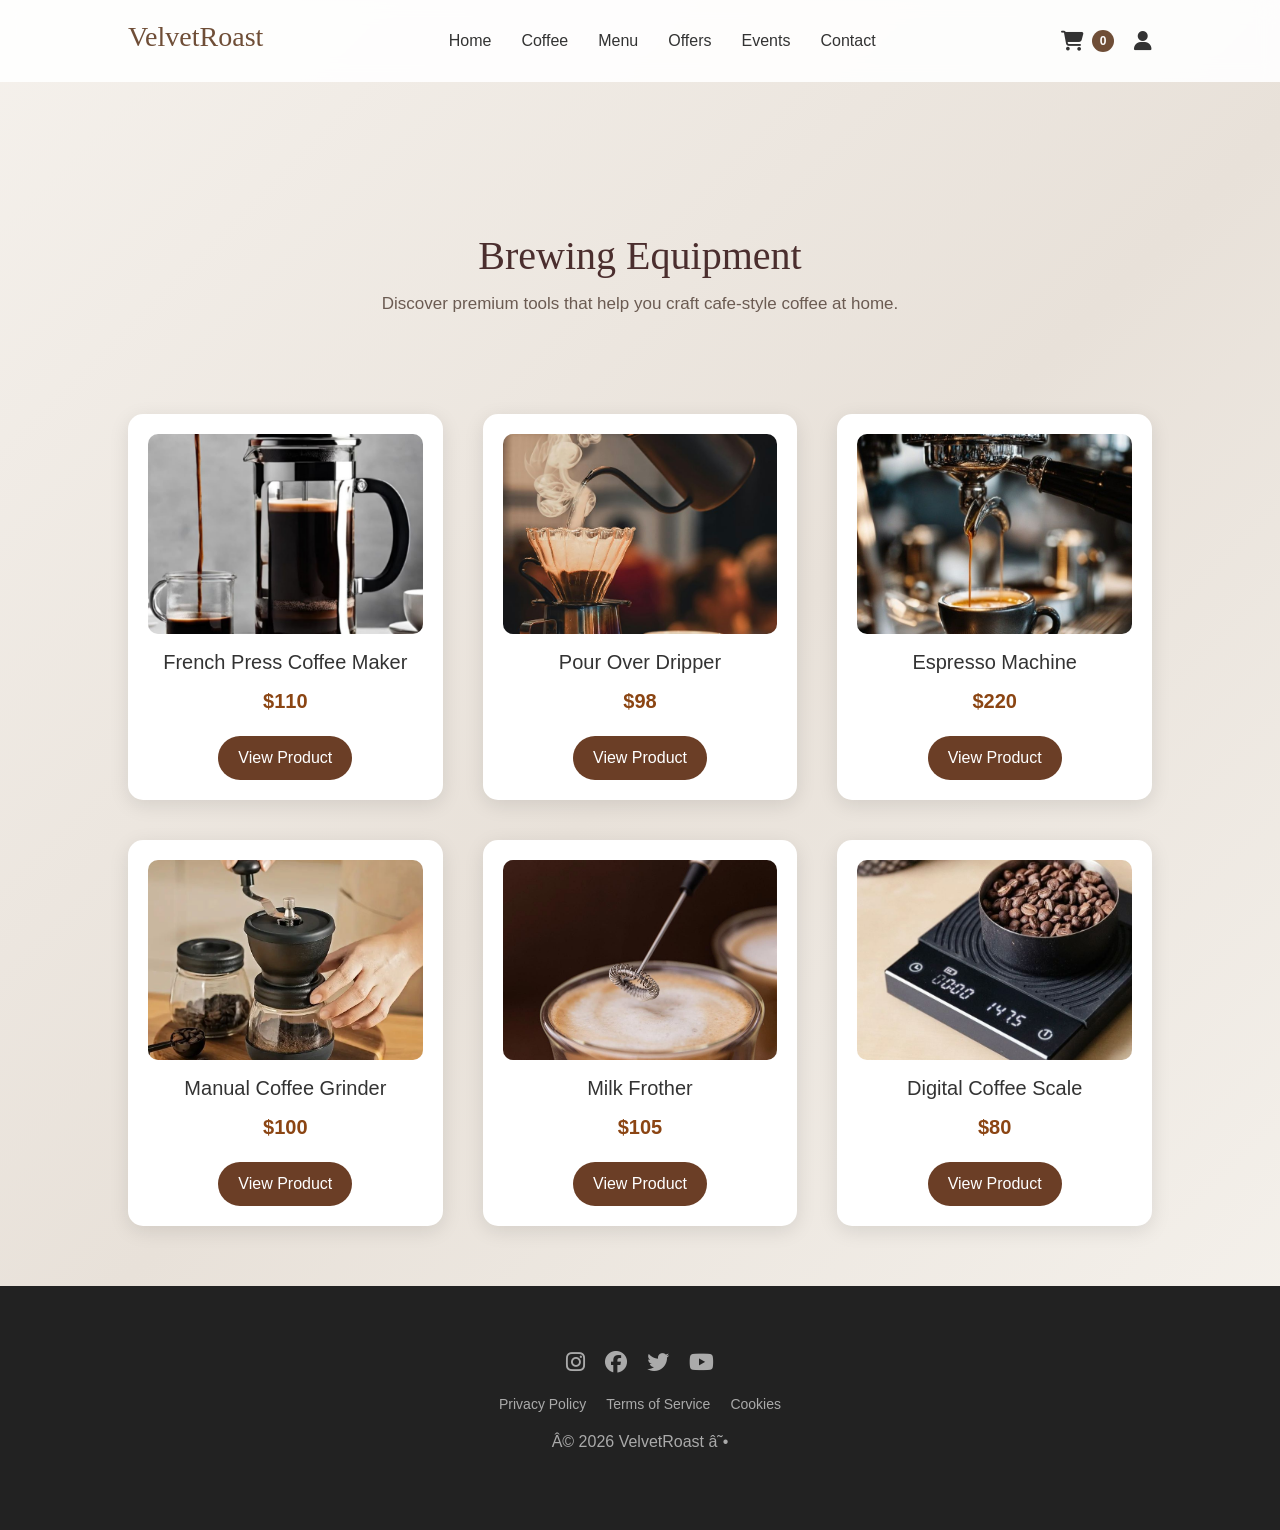
==== brew.html @ 268e0604 "final" ====
<!DOCTYPE html>
<html>
  <head>
    <meta name="viewport" content="width=device-width, initial-scale=1.0">
    <title>
      Equipment
    </title>
      <link
    href="https://cdn.jsdelivr.net/npm/bootstrap@5.3.3/dist/css/bootstrap.min.css"
    rel="stylesheet"
    integrity="sha384-QWTKZyjpPEjISv5WaRU9OFeRpok6YctnYmDr5pNlyT2bRjXh0JMhjY6hW+ALEwIH"
    crossorigin="anonymous"
  >
<link rel="stylesheet" href="final.css">
    <link rel="stylesheet" href="https://cdnjs.cloudflare.com/ajax/libs/font-awesome/6.5.0/css/all.min.css">
  </head>
  <body>
    <nav>
      <h2>VelvetRoast</h2>
        <button class="nav-toggle" type="button" aria-label="Open navigation menu" aria-expanded="false" aria-controls="primary-navigation">
          <i class="fa-solid fa-bars"></i>
        </button>
        <ul id="primary-navigation">
          <li><a href="firstpage.html">Home</a></li>
          <li class="dropdown">
            <a href="#">Coffee</a>
            <ul class="dropdown-menu">
                <li><a href="brew.html">Brewing Equipments</a></li>
                <li><a href="coffee.html">Coffee Beans</a></li>
                <li><a href="origin.html">Coffee Origin</a></li>
            </ul>  
          </li>
            <li><a href="menu.html">Menu</a></li>
            <li><a href="offers.html">Offers</a></li>
            <li><a href="events.html">Events</a></li>
            <li><a href="contact.html">Contact</a></li>
        </ul>
        <div class="nav-icons">
          <a href="cart.html" class="cart-link" aria-label="Cart">
            <i class="fa-solid fa-cart-shopping"></i>
            <span id="cart-count" class="cart-count">0</span>
          </a>
            <a href="register.html" aria-label="Register">
            <i class="fa-solid fa-user"></i>
            </a>
        </div>
    </nav>

    <section class="bean-title">
      <h1>Brewing Equipment</h1>
      <p>Discover premium tools that help you craft cafe-style coffee at home.</p>
    </section>
  
  
  <!-- PRODUCTS -->
  <section class="bean-products">
    <div class="bean-card">
      <img src="french.jpg" alt="French Press Coffee Maker">
      <h3>French Press Coffee Maker</h3>
      <div class="price">$110</div>
      <button onclick="openPopup(
        'French Press Coffee Maker',
        'french.jpg',
        '$110',
        'A classic brewing device that produces rich and full-bodied coffee through immersion brewing.',
        'Best for bold and full-bodied brews',
        'Glass carafe with stainless steel frame',
        '4-cup capacity',
        'Rich, smooth, low-acid extraction',
        'Perfect for slow mornings and weekend coffee rituals.',
        '4.7 ⭐'
      )">View Product</button>
    </div>


    <div class="bean-card">
      <img src="pour.jpg" alt="Pour Over Dripper">
      <h3>Pour Over Dripper</h3>
      <div class="price">$98</div>
      <button onclick="openPopup(
        'Pour Over Dripper',
        'pour.jpg',
        '$98',
        'A simple manual brewing method that creates clean and flavorful coffee.',
        'Best for bright and clean cups',
        'Ceramic dripper with heat-resistant finish',
        'Single-serve brew size',
        'Balanced extraction with clarity',
        'Ideal for mindful brewing and tasting different beans.',
        '4.6 ⭐'
      )">View Product</button>
    </div>


    <div class="bean-card">
      <img src="espresso.jpg" alt="Espresso Machine">
      <h3>Espresso Machine</h3>
      <div class="price">$220</div>
      <button onclick="openPopup(
        'Espresso Machine',
        'espresso.jpg',
        '$220',
        'High-pressure coffee machine designed to make strong and aromatic espresso shots.',
        'Best for cafe-style coffee at home',
        'Durable stainless steel body',
        '15-bar pressure system',
        'Strong crema and rich flavor',
        'Perfect for lattes, cappuccinos, and fast morning shots.',
        '4.8 ⭐'
      )">View Product</button>
    </div>


    <div class="bean-card">
      <img src="grind.jpg" alt="Manual Coffee Grinder">
      <h3>Manual Coffee Grinder</h3>
      <div class="price">$100</div>
      <button onclick="openPopup(
        'Manual Coffee Grinder',
        'grind.jpg',
        '$100',
        'Grind fresh coffee beans before brewing to enjoy maximum aroma and flavour.',
        'Best for fresh grinding anywhere',
        'Compact hand grinder with steel burrs',
        'Adjustable grind settings',
        'Consistent grind for multiple brew styles',
        'Great for travel setups and fresh daily brewing.',
        '4.5 ⭐'
      )">View Product</button>
    </div>


    <div class="bean-card">
      <img src="milk.jpg" alt="Milk Frother">
      <h3>Milk Frother</h3>
      <div class="price">$105</div>
      <button onclick="openPopup(
        'Milk Frother',
        'milk.jpg',
        '$105',
        'Create creamy milk foam for cappuccinos, lattes, and other coffee drinks.',
        'Best for silky cafe-style milk',
        'Electric frother with non-stick interior',
        'Hot and cold frothing modes',
        'Velvety texture in minutes',
        'Perfect for cozy cappuccinos and iced lattes alike.',
        '4.6 ⭐'
      )">View Product</button>
    </div>


    <div class="bean-card">
      <img src="scale.jpg" alt="Digital Coffee Scale">
      <h3>Digital Coffee Scale</h3>
      <div class="price">$80</div>
      <button onclick="openPopup(
        'Digital Coffee Scale',
        'scale.jpg',
        '$80',
        'Measure coffee and water precisely to maintain the perfect brewing ratio.',
        'Best for accurate brewing control',
        'Slim water-resistant design',
        'Built-in timer feature',
        'Precise pour-over and espresso support',
        'Ideal for improving consistency in every cup.',
        '4.7 ⭐'
      )">View Product</button>
    </div>



  
    </section>

    <div class="popup" id="popup">
      <div class="popup-content">
        <span class="close-btn" onclick="closePopup()">
          <i class="fa-solid fa-xmark"></i>
        </span>

        <div class="popup-container">
          <div class="popup-left">
            <img id="popup-img" alt="">
          </div>

          <div class="popup-right">
            <h2 id="popup-name"></h2>
            <h3 id="popup-price"></h3>
            <p id="popup-desc"></p>
            <p id="popup-bestfor"></p>
            <p id="popup-material"></p>
            <p id="popup-capacity"></p>
            <p id="popup-performance"></p>
            <p id="popup-mood"></p>
            <p id="popup-rating"></p>
            <button id="add-to-cart-btn" class="popup-cart-btn" onclick="addToCart()">Add to cart</button>
            <p id="cart-message" class="cart-message"></p>
          </div>
        </div>
      </div>
    </div>

    <footer>
      <div class="footer-content">
         <div class="social-icons">
           <a href="#"><i class="fab fa-instagram"></i></a>
           <a href="#"><i class="fab fa-facebook"></i></a>
           <a href="#"><i class="fab fa-twitter"></i></a>
           <a href="#"><i class="fab fa-youtube"></i></a>     
         </div>
         
         <div class="footer-links">
           <a href="#">Privacy Policy</a>
           <a href="#">Terms of Service</a>
           <a href="#">Cookies</a>  
         </div>
         
         <p>© 2026 VelvetRoast  ☕</p>  
       </div>
     </footer>

     <script
    src="https://cdn.jsdelivr.net/npm/bootstrap@5.3.3/dist/js/bootstrap.bundle.min.js"
    integrity="sha384-YvpcrYf0tY3lHB60NNkmXc5s9fDVZLESaAA55NDzOxhy9GkcIdslK1eN7N6jIeHz"
    crossorigin="anonymous"
  ></script>
  <script>
      const siteNav = document.querySelector("nav");
      const navToggle = document.querySelector(".nav-toggle");
      const navLinks = document.getElementById("primary-navigation");
      const currentPage = window.location.pathname.split("/").pop() || "firstpage.html";

      if (!document.querySelector(".mobile-nav-backdrop")) {
        document.body.insertAdjacentHTML("beforeend", '<div class="mobile-nav-backdrop" aria-hidden="true"></div>');
      }

      if (!document.querySelector(".mobile-bottom-nav")) {
        document.body.insertAdjacentHTML(
          "beforeend",
          `
            <div class="mobile-bottom-nav" aria-label="Mobile quick navigation">
              <a href="firstpage.html" class="${currentPage === "firstpage.html" ? "active" : ""}"><i class="fa-solid fa-house"></i><span>Home</span></a>
              <a href="coffee.html" class="${currentPage === "coffee.html" ? "active" : ""}"><i class="fa-solid fa-mug-hot"></i><span>Coffee</span></a>
              <a href="menu.html" class="${currentPage === "menu.html" ? "active" : ""}"><i class="fa-solid fa-book-open"></i><span>Menu</span></a>
              <a href="cart.html" class="${currentPage === "cart.html" ? "active" : ""}"><i class="fa-solid fa-cart-shopping"></i><span>Cart</span></a>
            </div>
          `
        );
      }

      const navBackdrop = document.querySelector(".mobile-nav-backdrop");

      if (siteNav && navToggle && navLinks) {
        function closeMenu() {
          siteNav.classList.remove("menu-open");
          document.body.classList.remove("menu-open");
          navToggle.setAttribute("aria-expanded", "false");
        }

        navToggle.addEventListener("click", function () {
          const isOpen = siteNav.classList.toggle("menu-open");
          document.body.classList.toggle("menu-open", isOpen);
          navToggle.setAttribute("aria-expanded", String(isOpen));
        });

        navLinks.querySelectorAll("a").forEach(function (link) {
          link.addEventListener("click", closeMenu);
        });

        if (navBackdrop) {
          navBackdrop.addEventListener("click", closeMenu);
        }

        document.addEventListener("keydown", function (event) {
          if (event.key === "Escape") {
            closeMenu();
          }
        });

        window.addEventListener("resize", function () {
          if (window.innerWidth > 768) {
            closeMenu();
          }
        });
      }
  </script>
  <script>
      let selectedEquipment = null;
      let cartItems = JSON.parse(localStorage.getItem("cartItems")) || [];

      function updateCartCount(){
        const totalItems = cartItems.reduce((total, item) => total + (item.quantity || 1), 0);
        document.getElementById("cart-count").innerText = totalItems;
      }

      function openPopup(name, img, price, desc, bestfor, material, capacity, performance, mood, rating){
        selectedEquipment = { name, img, price, quantity: 1 };

        document.getElementById("popup").style.display = "flex";
        document.getElementById("popup-img").src = img;
        document.getElementById("popup-img").alt = name;
        document.getElementById("popup-name").innerText = name;
        document.getElementById("popup-price").innerText = price;
        document.getElementById("popup-desc").innerText = desc;
        document.getElementById("popup-bestfor").innerText = "Best For: " + bestfor;
        document.getElementById("popup-material").innerText = "Material: " + material;
        document.getElementById("popup-capacity").innerText = "Details: " + capacity;
        document.getElementById("popup-performance").innerText = "Highlights: " + performance;
        document.getElementById("popup-mood").innerText = mood;
        document.getElementById("popup-rating").innerText = "Rating: " + rating;
        document.getElementById("cart-message").innerText = "";
      }

      function closePopup(){
        document.getElementById("popup").style.display = "none";
      }

      function addToCart(){
        if(!selectedEquipment){
          return;
        }

        cartItems.push({ ...selectedEquipment });
        localStorage.setItem("cartItems", JSON.stringify(cartItems));
        updateCartCount();
        document.getElementById("cart-message").innerText = selectedEquipment.name + " added to cart.";
      }

      updateCartCount();
     </script>
  </body>
</html>
---- final.css ----
*{
margin:0;
padding:0;
box-sizing:border-box;
scroll-behavior:smooth;
}

body{
font-family:'Poppins', sans-serif;
background:linear-gradient(135deg,#f5f1ec,#e8e1d9,#f6f3ee);
color:#333;
overflow-x:hidden;
}

img,
iframe{
max-width:100%;
}


nav{
  position:relative;
  width:100%;
  padding:20px 10%;
  display:flex;
  justify-content:space-between;
  align-items:center;
  gap:24px;
  background:rgba(255,255,255,0.9);
  backdrop-filter:blur(10px);
  z-index:1400;
}

nav h2{
font-family:'Playfair Display', serif;
font-size:28px;
color:#6f4e37;
flex-shrink:0;
}

.nav-toggle{
display:none;
align-items:center;
justify-content:center;
width:46px;
height:46px;
border:none;
border-radius:50%;
background:#6f4e37;
color:white;
font-size:18px;
cursor:pointer;
flex-shrink:0;
transition:transform 0.25s ease, background 0.25s ease;
}

.nav-toggle:hover{
background:#5b3f2c;
}

.mobile-nav-backdrop{
display:none;
}

.mobile-bottom-nav{
display:none;
}

nav ul{
list-style:none;
display:flex;
align-items:center;
justify-content:center;
flex:1;
gap:30px;
margin:0;
padding:0;
min-width:0;
flex-wrap:wrap;
}

nav li{
list-style:none;
}

nav ul li a{
text-decoration:none;
color:#333;
font-weight:500;
transition:0.3s;
display:inline-flex;
align-items:center;
}

nav ul li a[aria-current="page"]{
color:#6f4e37;
}

nav ul li a:hover{
color:#6f4e37;
}


.hero{
height:100vh;
background:linear-gradient(rgba(0,0,0,0.5),rgba(0,0,0,0.5)),
url('https://images.unsplash.com/photo-1509042239860-f550ce710b93');
background-size:cover;
background-position:center;
display:flex;
align-items:center;
justify-content:center;
text-align:center;
color:white;
}

.hero h1{
font-family:'Playfair Display', serif;
font-size:70px;
}

.hero p{
margin-top:20px;
font-size:20px;
}

.hero-buttons{
margin-top:30px;
display:flex;
gap:20px;
justify-content:center;
}

.hero button{
padding:12px 30px;
border:none;
background:#6f4e37;
color:white;
border-radius:30px;
cursor:pointer;
transition:background 0.3s, transform 0.3s;
}

.hero button:hover{
background:#5b3f2c;
transform:translateY(-2px);
}

.outline{
background:transparent;
border:2px solid white;
}


.reveal-section{
padding:80px 10%;
opacity:0;
transform:translateY(40px);
transition:1s;
}

.reveal-section.show{
opacity:1;
transform:translateY(0);
}

.section-title{
text-align:center;
font-family:'Playfair Display', serif;
font-size:40px;
margin-bottom:50px;
color:#6f4e37;
}


.about{
display:flex;
gap:50px;
align-items:center;
flex-wrap:wrap;
}

.about img{
width:400px;
border-radius:20px;
}

.about-text{
flex:1;
}

.about-text p{
line-height:1.8;
}


.cards{
display:grid;
grid-template-columns:repeat(auto-fit,minmax(280px,1fr));
gap:30px;
}

.plugin-showcase{
padding-top:20px;
}

.plugin-intro{
max-width:640px;
margin:0 auto 28px;
text-align:center;
line-height:1.7;
color:#5f4a3b;
}

.plugin-carousel{
max-width:900px;
margin:0 auto;
border-radius:28px;
overflow:hidden;
background:linear-gradient(135deg, rgba(111,78,55,0.95), rgba(53,35,26,0.96));
box-shadow:0 18px 50px rgba(61, 39, 26, 0.24);
}

.plugin-card{
min-height:320px;
padding:64px 80px;
display:flex;
flex-direction:column;
justify-content:center;
align-items:flex-start;
color:#fff7ef;
}

.plugin-label{
display:inline-flex;
margin-bottom:18px;
padding:8px 14px;
border-radius:999px;
background:rgba(255,255,255,0.14);
font-size:12px;
letter-spacing:0.08em;
text-transform:uppercase;
}

.plugin-card h3{
font-family:'Playfair Display', serif;
font-size:40px;
margin-bottom:18px;
}

.plugin-card p{
font-size:20px;
line-height:1.8;
max-width:620px;
margin-bottom:16px;
}

.plugin-card strong{
font-size:15px;
letter-spacing:0.04em;
text-transform:uppercase;
color:#f4d4ba;
}

.plugin-carousel .carousel-indicators{
margin-bottom:24px;
}

.plugin-carousel .carousel-indicators button{
width:10px;
height:10px;
border-radius:50%;
}

.plugin-carousel .carousel-control-prev,
.plugin-carousel .carousel-control-next{
width:10%;
}

.card{
background:white;
border-radius:20px;
overflow:hidden;
box-shadow:0 10px 25px rgba(0,0,0,0.1);
transition:0.4s;
}

.card:hover{
transform:translateY(-10px);
}

.card img{
width:100%;
height:250px;
object-fit:cover;
}

.card-content{
padding:20px;
}



.contact{
background:#6f4e37;
color:white;
text-align:center;
}

.contact input,
.contact textarea{
width:80%;
padding:12px;
margin:10px 0;
border:none;
border-radius:10px;
}

.contact button{
padding:10px 25px;
border:none;
background:white;
color:#6f4e37;
font-weight:bold;
border-radius:25px;
cursor:pointer;
}


footer{
background:#222;
color:#aaa;
text-align:center;
padding:60px 10%;
}

.footer-content{
display:flex;
flex-direction:column;
gap:15px;
align-items:center;
}

.social-icons{
display:flex;
gap:20px;
font-size:22px;
}

.social-icons a{
color:#aaa;
transition:0.3s;
}

.social-icons a:hover{
color:#6f4e37;
transform:scale(1.2);
}

.footer-links{
display:flex;
gap:20px;
}

.footer-links a{
text-decoration:none;
color:#aaa;
font-size:14px;
}

.footer-links a:hover{
color:white;
}


@media(max-width:768px){

nav{
padding:16px 18px;
flex-wrap:nowrap;
gap:12px;
justify-content:space-between;
align-items:center;
position:sticky;
top:0;
box-shadow:0 12px 30px rgba(89, 58, 39, 0.08);
}

.nav-toggle{
display:inline-flex;
order:1;
}

.nav-icons{
order:3;
margin-left:0;
gap:16px;
}

nav ul{
display:flex;
order:2;
position:fixed;
top:0;
left:0;
width:min(82vw, 320px);
height:100vh;
flex-direction:column;
align-items:flex-start;
justify-content:flex-start;
gap:14px;
padding:92px 22px 28px;
background:linear-gradient(180deg, rgba(255,255,255,0.98), rgba(247,240,233,0.98));
border-radius:0 28px 28px 0;
box-shadow:18px 0 40px rgba(53, 34, 23, 0.18);
transform:translateX(-108%);
opacity:1;
max-height:none;
overflow:hidden;
pointer-events:none;
transition:transform 0.35s ease;
z-index:1350;
}

nav.menu-open ul{
transform:translateX(0);
pointer-events:auto;
}

nav.menu-open .nav-toggle{
transform:rotate(180deg);
}

nav ul li a{
width:auto;
display:inline-flex;
justify-content:flex-start;
padding:10px 16px;
border-radius:16px;
background:#f4ece4;
font-size:17px;
box-shadow:0 8px 18px rgba(111, 78, 55, 0.08);
min-width:unset;
max-width:none;
}

.hero h1{
font-size:42px;
line-height:1.15;
}

.hero-buttons{
flex-direction:column;
align-items:center;
}

.plugin-card{
padding:48px 26px 68px;
min-height:360px;
align-items:center;
text-align:center;
}

.plugin-card h3{
font-size:30px;
}

.plugin-card p{
font-size:17px;
}

.hero button{
width:min(240px, 100%);
}

.about{
flex-direction:column;
text-align:center;
}

.about img{
width:100%;
}

.location-info{
text-align:center;
}

.dropdown-menu{
position:static;
width:100%;
margin-top:8px;
box-shadow:none;
border:none;
padding:0 0 0 8px;
display:block;
background:transparent;
text-align:left;
}

.dropdown-menu li{
padding:0;
}

.dropdown-menu li a{
justify-content:flex-start;
padding:10px 14px;
min-width:unset;
font-size:15px;
background:transparent;
box-shadow:none;
color:#6b584b;
}

.mobile-nav-backdrop{
display:block;
position:fixed;
inset:0;
background:rgba(38, 24, 17, 0.18);
opacity:0;
pointer-events:none;
transition:opacity 0.3s ease;
z-index:1300;
}

body.menu-open .mobile-nav-backdrop{
opacity:1;
pointer-events:auto;
}

.mobile-bottom-nav{
display:grid;
grid-template-columns:repeat(4, 1fr);
align-items:center;
gap:8px;
position:fixed;
left:12px;
right:12px;
bottom:12px;
padding:12px 10px calc(12px + env(safe-area-inset-bottom));
background:rgba(255,255,255,0.96);
border:1px solid rgba(111, 78, 55, 0.1);
border-radius:28px;
box-shadow:0 18px 34px rgba(66, 42, 29, 0.16);
z-index:1250;
}

.mobile-bottom-nav a{
display:flex;
flex-direction:column;
align-items:center;
justify-content:center;
gap:6px;
padding:10px 6px;
border-radius:18px;
text-decoration:none;
color:#5a4639;
font-size:12px;
font-weight:500;
transition:background 0.25s ease, color 0.25s ease, transform 0.25s ease;
}

.mobile-bottom-nav a i{
font-size:18px;
}

.mobile-bottom-nav a.active{
background:#6f4e37;
color:white;
transform:translateY(-10px);
box-shadow:0 12px 24px rgba(111, 78, 55, 0.22);
}

.mobile-bottom-nav a:hover{
background:#efe4d8;
}

body{
padding-bottom:98px;
}

.hero{
height:auto;
min-height:78vh;
padding:120px 16px 72px;
}

.footer-links{
flex-wrap:wrap;
justify-content:center;
}

}


.popup{
position:fixed;
top:0;
left:0;
width:100%;
height:100%;
background:rgba(0,0,0,0.6);
display:flex;
align-items:center;
justify-content:center;
z-index:2000;
}

.popup-box{
background:white;
padding:40px;
border-radius:15px;
text-align:center;
width:350px;
box-shadow:0 15px 40px rgba(0,0,0,0.3);
animation:pop 0.5s ease;
position:relative;
}

.popup-box h2{
color:#6f4e37;
margin-bottom:10px;
}

.popup-box .code{
color:#ff4e50;
font-size:22px;
}

.popup-box button{
margin-top:20px;
padding:10px 25px;
background:#6f4e37;
color:white;
border:none;
border-radius:25px;
cursor:pointer;
}

.close-btn{
position:absolute;
top:8px;
right:10px;
font-size:18px;
cursor:pointer;
background:#eee;
border-radius:50%;
width:28px;
height:28px;
display:flex;
align-items:center;
justify-content:center;
border:none;
}

@keyframes pop{
from{
transform:scale(0.7);
opacity:0;
}
to{
transform:scale(1);
opacity:1;
}
}

.dropdown{
position:relative;
}

.dropdown-menu{
position:absolute;
top:100%;
left:0;
background:white;
list-style:none;
padding:10px 0;
margin:0;
width:200px;
border-radius:8px;
box-shadow:0 8px 20px rgba(0,0,0,0.1);
display:none;
z-index:1200;
}

.dropdown-menu li{
padding:10px 20px;
}

.dropdown-menu li a{
text-decoration:none;
color:#333;
font-size:14px;
display:block;
}

.dropdown-menu li:hover{
background:#f3f3f3;
}


.dropdown:hover .dropdown-menu{
display:block;
}

.nav-icons{
display:flex;
align-items:center;
flex-shrink:0;
gap:20px;
font-size:20px;
cursor:pointer;
}

.nav-icons i{
color:#333;
transition:0.3s;
}

.nav-icons i:hover{
color:#6f4e37;
transform:scale(1.2);
}

a:focus-visible,
button:focus-visible,
.close-btn:focus-visible{
outline:3px solid rgba(111, 78, 55, 0.35);
outline-offset:3px;
}

.cart-count{
display:inline-flex;
align-items:center;
justify-content:center;
min-width:22px;
height:22px;
padding:0 6px;
border-radius:999px;
background:#6f4e37;
color:white;
font-size:12px;
font-weight:600;
}

.cart-link{
display:inline-flex;
align-items:center;
gap:8px;
text-decoration:none;
}

.form-section{
min-height:100vh;
display:flex;
justify-content:center;
align-items:center;
padding:140px 20px 80px;

background-image:url("2.jpg");
background-size:cover;
background-position:center;
background-repeat:no-repeat;
}

.form-box{
background:rgba(255,255,255,0.9);
padding:40px;
width:350px;
max-width:100%;
border-radius:10px;
box-shadow:0 0 15px rgba(0,0,0,0.4);
}

.register-form-box{
width:420px;
padding:32px;
}

.form-box h2{
text-align:center;
margin-bottom:20px;
}

.form-box label{
display:block;
margin-top:8px;
}

.form-box input{
width:100%;
padding:9px 10px;
margin-top:4px;
border:1px solid #ccc;
border-radius:5px;
}

.form-box input:focus{
outline:none;
border-color:#8d6248;
box-shadow:0 0 0 3px rgba(111, 78, 55, 0.12);
}

.register-offer-status{
min-height:0;
margin-top:4px;
margin-bottom:4px;
font-size:14px;
line-height:1.5;
color:#6c584d;
}

.register-offer-status.eligible{
color:#43633f;
font-weight:500;
}

.register-offer-status.waiting{
color:#8a5a32;
}

.form-help{
margin-top:6px;
font-size:13px;
line-height:1.5;
color:#6c584d;
text-align:left;
}

.form-message{
min-height:22px;
margin-top:12px;
font-size:14px;
font-weight:500;
text-align:center;
}

.form-message.error{
color:#b42318;
}

.form-message.success{
color:#1f6f43;
}

.form-box button{
width:100%;
margin-top:16px;
padding:10px;
background:#6f4e37;
color:white;
border:none;
border-radius:5px;
cursor:pointer;
}

.form-box button:hover{
background:#4b2e20;
}

.form-box p{
text-align:center;
margin-top:12px;
}

.page-header{
text-align:center;
padding:90px 20px 50px;
}

.products{
display:grid;
grid-template-columns: repeat(auto-fit, minmax(280px, 1fr));
gap:40px;
padding:60px 140px;
max-width:1300px;
margin:auto;
}

.product-card{
background:white;
border-radius:12px;
box-shadow:0 8px 20px rgba(0,0,0,0.08);
overflow:hidden;
transition:0.3s;;
}

.product-card:hover{
transform:translateY(-6px);
}

.product-card img{
width:100%;
height:200px;
object-fit:cover;
}

.product-card h3{
margin-top:15px;
color:#3e2723;
}

.product-card p{
font-size:14px;
color:#555;
padding:0 15px;
}

.price{
font-weight:bold;
color:#6f4e37;
margin:10px 0;
font-size:18px;
}

.product-btn{
background:#6f4e37;
color:white;
border:none;
padding:8px 16px;
border-radius:5px;
cursor:pointer;
}

.product-btn:hover{
background:#4b2e2e;
}

.location{
background:#fffaf5;
}

.location-container{
display:flex;
gap:40px;
align-items:center;
justify-content:center;
flex-wrap:wrap;
}

.location-info{
flex:1;
min-width:280px;
}

.location-info h3{
font-size:26px;
margin-bottom:15px;
color:#6f4e37;
}

.location-info p{
margin-bottom:10px;
font-size:16px;
}

.map{
flex:1;
min-width:300px;
border-radius:15px;
overflow:hidden;
box-shadow:0 8px 20px rgba(0,0,0,0.1);
}

.page-title{
text-align:center;
margin-top:120px;
font-size:40px;
color:#4b2e2e;
}

.equipment-container{
display:flex;
flex-wrap:wrap;
justify-content:center;
gap:30px;
padding:40px;
}

.equipment-card{
width:260px;
background:white;
border-radius:10px;
box-shadow:0 4px 10px rgba(0,0,0,0.15);
text-align:center;
padding:20px;
transition:0.3s;
}

.equipment-card h3{
font-size:20px;
line-height:1.35;
margin:14px 0 8px;
}

.equipment-card:hover{
transform:translateY(-6px);
}

.equipment-card img{
width:100%;
height:200px;
object-fit:cover;
border-radius:10px;
}

.price{
font-size:20px;
margin:10px 0;
color:#8b4513;
font-weight:bold;
}

.view-btn{
background:#6f4e37;
color:white;
border:none;
padding:10px 20px;
border-radius:6px;
cursor:pointer;
}

.view-btn:hover{
background:#4b2e2e;
}



.close-btn{
position:absolute;
top:10px;
right:15px;
font-size:20px;
cursor:pointer;
}


/* BEAN PAGE */

.bean-title{
  padding:150px 10% 36px;
  text-align:center;
  }
  
  .bean-title h1{
  font-family:'Playfair Display', serif;
  font-size:40px;
  margin-bottom:10px;
  color:#4b2e2e;
  }

  .bean-title p{
  max-width:640px;
  margin:0 auto;
  font-size:17px;
  line-height:1.7;
  color:#6b5b52;
  }
  
  .bean-products{
  padding:60px 10%;
  display:grid;
  grid-template-columns:repeat(auto-fit,minmax(250px,1fr));
  gap:40px;
  }

  .bean-subsection{
  padding:10px 10% 0;
  text-align:center;
  }

  .bean-subsection h2{
  font-family:'Playfair Display', serif;
  font-size:34px;
  color:#4b2e2e;
  margin-bottom:10px;
  }

  .bean-subsection p{
  max-width:700px;
  margin:0 auto;
  color:#6b5b52;
  line-height:1.7;
  }

  .bean-blends{
  padding-top:36px;
  }
  
  
  .bean-card{
  background:white;
  border-radius:15px;
  box-shadow:0 5px 20px rgba(0,0,0,0.1);
  text-align:center;
  padding:20px;
  transition:0.3s;
  }
  
  .bean-card:hover{
  transform:translateY(-10px);
  }
  
  .bean-card img{
  width:100%;
  height:200px;
  object-fit:cover;
  border-radius:10px;
  }
  
.bean-card h3{
  margin-top:15px;
  font-size:20px;
  line-height:1.35;
  }

  .bean-card p{
  font-size:16px;
  line-height:1.5;
  }
  
  .bean-card button{
  margin-top:10px;
  padding:10px 20px;
  border:none;
  background:#6b3e26;
  color:white;
  border-radius:25px;
  cursor:pointer;
  }
  
  
  
/* POPUP BACKGROUND */

.popup{
  position:fixed;
  top:0;
  left:0;
  width:100%;
  height:100%;
  background:rgba(0,0,0,0.6);
  display:none;
  justify-content:center;
  align-items:center;
  z-index:1000;
  }
  
  
  
  /* POPUP CARD */
  
  .popup-content{
  background:white;
  width:750px;
  max-width:min(92vw, 750px);
  max-height:88vh;
  overflow:auto;
  border-radius:15px;
  padding:30px;
  position:relative;
  }
  
  
  
  /* POPUP GRID */
  
  .popup-container{
  display:flex;
  gap:30px;
  align-items:center;
  }
  
  
  
  /* LEFT SIDE IMAGE */
  
  .popup-left img{
  width:280px;
  height:280px;
  object-fit:cover;
  border-radius:10px;
  }
  
  
  
  /* RIGHT SIDE DETAILS */
  
  .popup-right{
  flex:1;
  }
  
  .popup-right h2{
  margin-bottom:10px;
  font-size:26px;
  }
  
  .popup-right h3{
  color:#6b3e26;
  margin-bottom:15px;
  }
  
  .popup-right p{
  margin-bottom:10px;
  line-height:1.5;
  }

  .popup-cart-btn{
  margin-top:12px;
  padding:12px 22px;
  border:none;
  border-radius:25px;
  background:#6b3e26;
  color:white;
  font-size:15px;
  cursor:pointer;
  }

  .popup-cart-btn:hover{
  background:#4b2e2e;
  }

  .cart-message{
  margin-top:12px;
  color:#6b3e26;
  font-weight:500;
  }
  
  
  
  /* CLOSE BUTTON */
  
  .close-btn{
  position:absolute;
  top:15px;
  right:20px;
  font-size:22px;
  cursor:pointer;
  }

  .coffee-quiz{
    text-align:center;
    padding:50px;
    background:#f5f1ed;
    margin:40px;
    border-radius:12px;
    overflow:hidden;
    }

    .coffee-quiz h2{
    color:#4b2e2e;
    margin-bottom:24px;
    }
    
    .quiz-wrapper{
    max-width:500px;
    margin:auto;
    overflow:hidden;
    }
    
    .quiz-slider{
    display:flex;
    transition:transform 0.6s ease;
    width:100%;
    }
    
    .quiz-slide{
    min-width:100%;
    flex-shrink:0;
    padding:20px;
    }

    .quiz-slide h3{
    color:#3e2723;
    margin-bottom:18px;
    }
    
    .quiz-slide button{
      display:flex;
      justify-content:center;
      align-items:center;
      width:100%;
      margin:12px 0;
      padding:16px;
      border:none;
      background:#6b3e26;
      border-radius:10px;
      cursor:pointer;
      font-size:16px;
      font-weight:500;
      color:#ffffff;
      }
    
  .quiz-slide button:hover{
    background:#633a1bc1;
    }
    
    #quiz-result{
    margin-top:25px;
    font-size:20px;
    font-weight:bold;
    color:#8b5a2b;
    }

.menu-hero{
padding:160px 10% 90px;
background:
linear-gradient(120deg, rgba(44, 26, 18, 0.82), rgba(111, 78, 55, 0.68)),
url("https://images.unsplash.com/photo-1511920170033-f8396924c348");
background-size:cover;
background-position:center;
color:white;
}

.menu-hero-content{
max-width:720px;
}

.menu-kicker{
display:inline-block;
margin-bottom:18px;
padding:8px 16px;
border-radius:999px;
background:rgba(255,255,255,0.18);
font-size:14px;
letter-spacing:0.08em;
text-transform:uppercase;
}

.menu-hero h1{
font-family:'Playfair Display', serif;
font-size:58px;
line-height:1.1;
margin-bottom:18px;
}

.menu-hero p{
font-size:18px;
line-height:1.8;
max-width:620px;
}

.menu-highlight{
display:grid;
grid-template-columns:repeat(auto-fit, minmax(220px, 1fr));
gap:20px;
margin-top:38px;
}

.menu-highlight-card{
padding:20px;
border-radius:20px;
background:rgba(255,255,255,0.14);
backdrop-filter:blur(6px);
border:1px solid rgba(255,255,255,0.16);
}

.menu-highlight-card h3{
font-size:16px;
margin-bottom:8px;
}

.menu-highlight-card p{
font-size:14px;
line-height:1.6;
}

.menu-section{
padding:80px 10%;
}

.menu-controls{
display:flex;
flex-wrap:wrap;
justify-content:center;
gap:14px;
margin-bottom:34px;
}

.menu-search{
display:flex;
align-items:center;
gap:10px;
min-width:280px;
padding:12px 18px;
border-radius:999px;
background:white;
border:1px solid rgba(111, 78, 55, 0.16);
box-shadow:0 10px 24px rgba(89, 58, 39, 0.08);
color:#6f4e37;
}

.menu-search input{
width:100%;
border:none;
outline:none;
background:transparent;
font:inherit;
color:#3e2723;
}

.menu-search input::placeholder{
color:#8b6d5a;
}

.menu-filter{
border:none;
padding:12px 20px;
border-radius:999px;
background:#eaded2;
color:#5b3928;
font-weight:600;
cursor:pointer;
transition:0.3s;
}

.menu-filter:hover,
.menu-filter.active{
background:#6f4e37;
color:white;
}

.menu-grid{
display:grid;
grid-template-columns:repeat(4, minmax(0, 1fr));
gap:28px;
}

.menu-item{
background:white;
border-radius:22px;
padding:18px;
box-shadow:0 16px 35px rgba(89, 58, 39, 0.12);
border:1px solid rgba(111, 78, 55, 0.08);
transition:transform 0.3s, box-shadow 0.3s;
}

.menu-item:hover{
transform:translateY(-8px);
box-shadow:0 20px 40px rgba(89, 58, 39, 0.18);
}

.menu-item img{
width:100%;
height:240px;
object-fit:contain;
background:radial-gradient(circle at center, rgba(255,255,255,0.92) 0%, rgba(248,242,235,0.75) 58%, rgba(248,242,235,0) 100%);
padding:8px;
border-radius:18px;
margin-bottom:18px;
display:block;
mask-image:radial-gradient(circle at center, black 58%, transparent 100%);
-webkit-mask-image:radial-gradient(circle at center, black 58%, transparent 100%);
}

.menu-item.is-hidden{
display:none;
}

.menu-empty{
text-align:center;
margin-top:28px;
color:#6f4e37;
font-weight:500;
}

.menu-item-top{
display:flex;
justify-content:space-between;
align-items:flex-start;
gap:14px;
margin-bottom:14px;
}

.menu-item-top h3{
font-size:22px;
color:#3e2723;
}

.menu-price{
font-weight:700;
font-size:20px;
color:#6f4e37;
white-space:nowrap;
}

.cart-hero{
padding:160px 10% 90px;
background:
linear-gradient(120deg, rgba(53, 30, 19, 0.88), rgba(111, 78, 55, 0.7)),
url("https://images.unsplash.com/photo-1495474472287-4d71bcdd2085");
background-size:cover;
background-position:center;
color:white;
}

.cart-hero-content{
max-width:680px;
}

.cart-hero h1{
font-family:'Playfair Display', serif;
font-size:56px;
line-height:1.1;
margin-bottom:16px;
}

.cart-hero p{
font-size:18px;
line-height:1.8;
}

.cart-section{
padding:80px 10%;
}

.cart-layout{
display:grid;
grid-template-columns:minmax(0, 2fr) minmax(280px, 1fr);
gap:28px;
align-items:start;
}

.cart-items-panel,
.cart-summary-panel{
background:rgba(255,255,255,0.88);
border:1px solid rgba(111, 78, 55, 0.12);
border-radius:28px;
box-shadow:0 18px 40px rgba(89, 58, 39, 0.12);
}

.cart-items-panel{
padding:32px;
background:linear-gradient(180deg, rgba(255,255,255,0.98), rgba(249,243,236,0.95));
border:1px solid rgba(111, 78, 55, 0.16);
position:relative;
overflow:hidden;
}

.cart-summary-panel{
padding:28px;
position:sticky;
top:110px;
}

.cart-items-panel::before{
content:"";
position:absolute;
top:-55px;
right:-35px;
width:150px;
height:150px;
border-radius:50%;
background:radial-gradient(circle, rgba(180, 133, 92, 0.18), transparent 68%);
pointer-events:none;
}

.cart-panel-head{
display:flex;
justify-content:space-between;
align-items:flex-start;
gap:16px;
margin-bottom:24px;
padding-bottom:18px;
border-bottom:1px solid rgba(111, 78, 55, 0.12);
position:relative;
z-index:1;
}

.cart-panel-head h2,
.cart-summary-panel h2{
font-family:'Playfair Display', serif;
font-size:32px;
color:#4f3123;
margin-bottom:6px;
}

.cart-panel-head p,
.cart-note{
color:#6c584d;
line-height:1.6;
}

.cart-panel-head p{
font-size:15px;
}

.cart-clear-btn,
.cart-checkout-btn,
.cart-remove-btn,
.cart-empty-actions a,
.cart-quantity-controls button{
border:none;
cursor:pointer;
transition:0.3s;
}

.cart-clear-btn{
padding:12px 18px;
border-radius:999px;
background:#eaded2;
color:#5b3928;
font-weight:600;
}

.cart-clear-btn:hover{
background:#d9c6b5;
}

.cart-items-list{
display:grid;
gap:18px;
position:relative;
z-index:1;
}

.cart-item-card{
display:grid;
grid-template-columns:140px minmax(0, 1fr);
gap:20px;
padding:20px;
border-radius:24px;
background:linear-gradient(135deg, #fffdfb, #f5e9dc);
border:1px solid rgba(111, 78, 55, 0.14);
box-shadow:0 14px 32px rgba(89, 58, 39, 0.08);
transition:transform 0.3s, box-shadow 0.3s;
position:relative;
overflow:hidden;
}

.cart-item-card:hover{
transform:translateY(-4px);
box-shadow:0 18px 38px rgba(89, 58, 39, 0.13);
}

.cart-item-card::before{
content:"";
position:absolute;
left:0;
top:0;
bottom:0;
width:6px;
background:linear-gradient(180deg, #6f4e37, #c18a5f);
}

.cart-item-card img{
width:100%;
height:140px;
object-fit:cover;
border-radius:18px;
box-shadow:0 10px 24px rgba(70, 45, 31, 0.14);
}

.cart-item-info{
display:flex;
justify-content:space-between;
gap:18px;
align-items:center;
}

.cart-item-copy h3{
font-size:24px;
color:#3e2723;
margin-bottom:8px;
font-family:'Playfair Display', serif;
}

.cart-item-copy p{
display:inline-flex;
align-items:center;
padding:8px 14px;
border-radius:999px;
background:rgba(111, 78, 55, 0.08);
color:#6c584d;
font-weight:600;
}

.cart-item-actions{
display:flex;
flex-direction:column;
align-items:flex-end;
gap:12px;
min-width:140px;
}

.cart-quantity-controls{
display:inline-flex;
align-items:center;
gap:12px;
padding:8px 12px;
border-radius:999px;
background:white;
border:1px solid rgba(111, 78, 55, 0.12);
box-shadow:0 8px 18px rgba(89, 58, 39, 0.08);
}

.cart-quantity-controls button{
width:28px;
height:28px;
border-radius:50%;
background:#6f4e37;
color:white;
font-size:16px;
}

.cart-quantity-controls button:hover{
background:#4b2e2e;
}

.cart-remove-btn{
background:transparent;
color:#8a4c32;
font-weight:600;
text-decoration:underline;
text-underline-offset:3px;
}

.cart-remove-btn:hover{
color:#5d3020;
}

.cart-summary-line{
display:flex;
justify-content:space-between;
align-items:center;
padding:16px 0;
border-bottom:1px solid rgba(111, 78, 55, 0.12);
color:#5b3928;
}

.cart-voucher-box{
margin:20px 0 8px;
padding:18px;
border-radius:22px;
background:linear-gradient(135deg, #fffdf9, #f3e5d8);
border:1px solid rgba(111, 78, 55, 0.14);
}

.cart-voucher-box label{
display:block;
margin-bottom:10px;
font-weight:600;
color:#4f3123;
}

.cart-voucher-actions{
display:flex;
flex-direction:column;
gap:10px;
}

.cart-voucher-actions input{
width:100%;
padding:12px 14px;
border-radius:14px;
border:1px solid rgba(111, 78, 55, 0.18);
background:white;
font:inherit;
color:#3e2723;
outline:none;
}

.cart-apply-btn{
width:100%;
padding:12px 18px;
border-radius:14px;
background:#6f4e37;
color:white;
font-weight:600;
border: none;
}

.cart-apply-btn:hover{
background:#4b2e2e;
}

.cart-voucher-message{
margin-top:10px;
font-size:14px;
color:#6c584d;
line-height:1.5;
}

.cart-voucher-message.success{
color:#3f6b3f;
}

.cart-voucher-message.error{
color:#9a3f2e;
}

.cart-summary-line.total{
font-size:20px;
font-weight:700;
border-bottom:none;
padding-bottom:6px;
}

.cart-checkout-btn{
width:100%;
margin-top:22px;
padding:15px 18px;
border-radius:18px;
background:#6f4e37;
color:white;
font-size:16px;
font-weight:600;
}

.cart-checkout-btn:hover{
background:#4b2e2e;
}

.cart-empty-state{
display:none;
flex-direction:column;
align-items:center;
justify-content:center;
text-align:center;
gap:12px;
padding:56px 24px;
border-radius:24px;
background:linear-gradient(135deg, #fffdf9, #f6eadf);
border:1px dashed rgba(111, 78, 55, 0.24);
}

.cart-empty-state i{
font-size:34px;
color:#6f4e37;
}

.cart-empty-state h3{
font-size:28px;
color:#4f3123;
}

.cart-empty-state p{
max-width:420px;
line-height:1.7;
color:#6c584d;
}

.cart-empty-actions{
display:flex;
flex-wrap:wrap;
justify-content:center;
gap:14px;
margin-top:8px;
}

.cart-empty-actions a{
padding:12px 20px;
border-radius:999px;
background:#6f4e37;
color:white;
text-decoration:none;
font-weight:600;
}

.cart-empty-actions a:hover{
background:#4b2e2e;
}

@media(max-width:900px){
.cart-layout{
grid-template-columns:1fr;
}

.cart-summary-panel{
position:static;
}

.cart-item-info{
flex-direction:column;
align-items:flex-start;
}

.cart-item-actions{
align-items:flex-start;
}
}

@media(max-width:640px){
.cart-hero h1{
font-size:40px;
}

.menu-grid,
.bean-products,
.offer-list,
.origin-grid,
.offers-grid{
grid-template-columns:1fr;
}

.cart-item-card{
grid-template-columns:1fr;
}

.cart-panel-head{
flex-direction:column;
}

.popup{
padding:16px;
}

.popup-content{
padding:22px 18px;
}

.popup-container{
flex-direction:column;
align-items:flex-start;
}

.popup-left,
.popup-right{
width:100%;
}

.popup-left img{
width:100%;
height:240px;
}

.menu-item-top{
flex-direction:column;
align-items:flex-start;
}

.coffee-quiz{
padding:28px 18px;
margin:24px 16px;
}
}

.menu-tag{
display:inline-block;
margin-bottom:14px;
padding:6px 12px;
border-radius:999px;
background:#f3e7dc;
color:#7a4d34;
font-size:12px;
font-weight:600;
letter-spacing:0.04em;
text-transform:uppercase;
}

.menu-item p{
line-height:1.7;
color:#5e534e;
margin-bottom:18px;
}

.menu-meta{
display:flex;
justify-content:space-between;
align-items:center;
gap:10px;
font-size:14px;
color:#7a6a62;
margin-bottom:18px;
}

.menu-meta span:last-child{
color:#8b5a2b;
font-weight:600;
}

.menu-actions{
display:flex;
flex-direction:column;
align-items:flex-start;
gap:10px;
}

.menu-add-btn{
border:none;
padding:11px 18px;
border-radius:999px;
background:#6f4e37;
color:white;
font-weight:600;
cursor:pointer;
transition:background 0.25s ease, transform 0.25s ease;
}

.menu-add-btn:hover{
background:#4b2e2e;
transform:translateY(-2px);
}

.menu-add-message{
min-height:20px;
font-size:13px;
color:#6f4e37;
font-weight:500;
}

.menu-pairing{
padding:0 10% 90px;
}

.pairing-card{
display:grid;
grid-template-columns:1.1fr 0.9fr;
gap:30px;
align-items:center;
background:linear-gradient(135deg, #fff7f0, #f0dfcf);
border-radius:28px;
padding:34px;
box-shadow:0 18px 35px rgba(111, 78, 55, 0.12);
}

.pairing-copy h2{
font-family:'Playfair Display', serif;
font-size:38px;
color:#5a3725;
margin-bottom:12px;
}

.pairing-copy p{
line-height:1.8;
color:#5f5149;
margin-bottom:20px;
}

.pairing-points{
display:grid;
grid-template-columns:repeat(2, minmax(0, 1fr));
gap:14px;
}

.pairing-points div{
background:rgba(255,255,255,0.72);
border-radius:18px;
padding:16px;
}

.pairing-points strong{
display:block;
margin-bottom:6px;
color:#5a3725;
}

.pairing-visual{
min-height:280px;
border-radius:24px;
background:
linear-gradient(rgba(54, 33, 24, 0.2), rgba(54, 33, 24, 0.2)),
url("Cozy coffee shop vibes.jpeg");
background-size:cover;
background-position:center;
}

@media(max-width:1100px){
.menu-grid{
grid-template-columns:repeat(3, minmax(0, 1fr));
}
}

@media(max-width:768px){
.menu-controls{
justify-content:stretch;
}

.menu-search{
width:100%;
min-width:unset;
}

.menu-grid{
grid-template-columns:1fr;
}

.menu-hero{
padding:140px 7% 70px;
}

.menu-hero h1{
font-size:40px;
}

.menu-highlight{
grid-template-columns:1fr;
}

.menu-section,
.menu-pairing{
padding-left:7%;
padding-right:7%;
}

.pairing-card{
grid-template-columns:1fr;
padding:26px;
}

.pairing-copy h2{
font-size:30px;
}

.pairing-points{
grid-template-columns:1fr;
}

.menu-item{
padding:20px;
}

.menu-item img{
height:190px;
object-fit:cover;
mask-image:none;
-webkit-mask-image:none;
border-radius:16px;
}

.menu-item p{
font-size:15px;
margin-bottom:14px;
}

.menu-meta{
margin-bottom:14px;
}
}

.events-hero{
padding:160px 10% 90px;
background:
linear-gradient(120deg, rgba(59, 35, 25, 0.82), rgba(111, 78, 55, 0.7)),
url("https://images.unsplash.com/photo-1447933601403-0c6688de566e");
background-size:cover;
background-position:center;
color:white;
}

.events-hero-content{
max-width:720px;
}

.events-hero h1{
font-family:'Playfair Display', serif;
font-size:56px;
line-height:1.1;
margin-bottom:18px;
}

.events-hero p{
font-size:18px;
line-height:1.8;
max-width:620px;
}

.offer-list{
padding:80px 10%;
display:grid;
grid-template-columns:repeat(auto-fit, minmax(280px, 1fr));
gap:28px;
}

.offer-card{
background:white;
border-radius:24px;
padding:28px;
box-shadow:0 18px 35px rgba(89, 58, 39, 0.12);
border:1px solid rgba(111, 78, 55, 0.08);
}

.offer-card img{
width:100%;
height:220px;
object-fit:cover;
display:block;
border-radius:18px;
margin-bottom:18px;
box-shadow:0 12px 24px rgba(89, 58, 39, 0.12);
}

.offer-badge{
display:inline-block;
padding:7px 14px;
margin-bottom:16px;
border-radius:999px;
background:#f3e7dc;
color:#7a4d34;
font-size:12px;
font-weight:600;
letter-spacing:0.05em;
text-transform:uppercase;
}

.offer-card h3{
font-size:24px;
color:#3e2723;
margin-bottom:10px;
}

.offer-card p{
color:#5e534e;
line-height:1.7;
margin-bottom:18px;
}

.offer-details{
display:grid;
gap:10px;
margin-bottom:20px;
font-size:14px;
color:#6d5b53;
}

.offer-details span{
display:flex;
align-items:center;
gap:10px;
}

.offer-details i{
color:#8b5a2b;
width:16px;
}

.offer-code-box{
display:flex;
align-items:center;
justify-content:space-between;
gap:16px;
margin-bottom:20px;
padding:14px 16px;
border-radius:18px;
background:#fff8f1;
border:1px dashed rgba(111, 78, 55, 0.24);
}

.offer-code-label{
font-size:12px;
font-weight:600;
letter-spacing:0.08em;
text-transform:uppercase;
color:#8a674f;
}

.offer-code-box strong{
font-size:18px;
color:#4f3123;
letter-spacing:0.08em;
}

.offer-card a{
display:inline-block;
padding:12px 22px;
border-radius:999px;
background:#6f4e37;
color:white;
text-decoration:none;
font-weight:600;
}

.offer-card a:hover{
background:#4b2e2e;
}

.event-register{
padding:0 10% 90px;
}

.event-register-box{
display:grid;
grid-template-columns:1.05fr 0.95fr;
gap:28px;
align-items:center;
padding:34px;
border-radius:28px;
background:linear-gradient(135deg, #fff7f0, #ead8c8);
box-shadow:0 18px 35px rgba(89, 58, 39, 0.12);
}

.event-register-copy h2{
font-family:'Playfair Display', serif;
font-size:38px;
color:#5a3725;
margin-bottom:14px;
}

.event-register-copy p{
line-height:1.8;
color:#5f5149;
margin-bottom:18px;
}

.event-register-points{
display:grid;
grid-template-columns:repeat(2, minmax(0, 1fr));
gap:14px;
margin-bottom:24px;
}

.event-register-points div{
background:rgba(255,255,255,0.72);
border-radius:18px;
padding:16px;
color:#5f5149;
}

.event-register-points strong{
display:block;
margin-bottom:6px;
color:#5a3725;
}

.event-register-copy a{
display:inline-block;
padding:13px 24px;
border-radius:999px;
background:#6f4e37;
color:white;
text-decoration:none;
font-weight:600;
}

.event-register-copy a:hover{
background:#4b2e2e;
}

.event-register-visual{
min-height:300px;
border-radius:24px;
background:
linear-gradient(rgba(54, 33, 24, 0.18), rgba(54, 33, 24, 0.18)),
url("events.jpg");
background-size:cover;
background-position:center;
}

.event-form-hero{
padding:160px 10% 90px;
background:
linear-gradient(120deg, rgba(45, 27, 18, 0.84), rgba(111, 78, 55, 0.7)),
url("https://images.unsplash.com/photo-1495474472287-4d71bcdd2085");
background-size:cover;
background-position:center;
color:white;
}

.event-form-hero-content{
max-width:720px;
}

.event-form-hero h1{
font-family:'Playfair Display', serif;
font-size:54px;
line-height:1.1;
margin-bottom:18px;
}

.event-form-hero p{
font-size:18px;
line-height:1.8;
max-width:620px;
}

.event-form-section{
padding:0 10% 90px;
}

.event-form-layout{
max-width:720px;
margin:0 auto;
}

.event-form-card h2{
font-family:'Playfair Display', serif;
font-size:36px;
color:#5a3725;
margin-bottom:18px;
}

.event-form-card{
background:rgba(255,255,255,0.94);
padding:34px;
border-radius:28px;
box-shadow:0 18px 35px rgba(89, 58, 39, 0.12);
}

.event-form-card form{
display:grid;
gap:14px;
}

.event-form-card label{
font-weight:500;
color:#4d392e;
}

.event-form-card input,
.event-form-card select,
.event-form-card textarea{
width:100%;
padding:13px 14px;
border:1px solid #d7c5b7;
border-radius:12px;
font:inherit;
background:#fffdfa;
color:#3e2723;
}

.event-form-card textarea{
resize:vertical;
}

.event-form-card input:focus,
.event-form-card select:focus,
.event-form-card textarea:focus{
outline:none;
border-color:#8b5a2b;
box-shadow:0 0 0 3px rgba(139, 90, 43, 0.12);
}

.event-form-card button{
margin-top:6px;
padding:14px 18px;
border:none;
border-radius:999px;
background:#6f4e37;
color:white;
font-size:16px;
font-weight:600;
cursor:pointer;
}

.event-form-card button:hover{
background:#4b2e2e;
}

.form-error{
min-height:18px;
color:#b33a2f;
font-size:14px;
}

.event-form-link{
text-align:center;
margin-top:8px;
color:#66554b;
}

.event-form-link a{
color:#6f4e37;
font-weight:600;
text-decoration:none;
}

.event-form-link a:hover{
text-decoration:underline;
}

@media(max-width:768px){
.events-hero{
padding:140px 7% 70px;
}

.events-hero h1{
font-size:40px;
}

.offer-list,
.event-register{
padding-left:7%;
padding-right:7%;
}

.event-register-box{
grid-template-columns:1fr;
padding:26px;
}

.event-register-copy h2{
font-size:30px;
}

.event-register-points{
grid-template-columns:1fr;
}

.event-form-hero{
padding:140px 7% 70px;
}

.event-form-hero h1{
font-size:40px;
}

.event-form-section{
padding-left:7%;
padding-right:7%;
}

.event-form-layout{
max-width:none;
}

.event-form-card{
padding:26px;
}

.event-form-card h2{
font-size:30px;
}
}

.origin-hero{
padding:160px 10% 90px;
background:
linear-gradient(120deg, rgba(48, 30, 20, 0.82), rgba(111, 78, 55, 0.68)),
url("https://images.unsplash.com/photo-1461023058943-07fcbe16d735");
background-size:cover;
background-position:center;
color:white;
}

.origin-hero-content{
max-width:720px;
}

.origin-hero h1,
.offers-hero h1,
.contact-hero h1{
font-family:'Playfair Display', serif;
font-size:56px;
line-height:1.1;
margin-bottom:18px;
}

.origin-hero p,
.offers-hero p,
.contact-hero p{
font-size:18px;
line-height:1.8;
max-width:620px;
}

.origin-intro{
padding:80px 10% 24px;
}

.origin-intro-card{
background:linear-gradient(135deg, #fff7f0, #efdfd0);
border-radius:28px;
padding:34px;
box-shadow:0 18px 35px rgba(89, 58, 39, 0.12);
}

.origin-intro-card h2,
.origin-journey-copy h2,
.offers-membership-copy h2,
.contact-info-card h2,
.contact-form-card h2,
.contact-map-copy h2{
font-family:'Playfair Display', serif;
font-size:38px;
color:#5a3725;
margin-bottom:14px;
}

.origin-intro-card p,
.origin-journey-copy p,
.offers-membership-copy p,
.contact-map-copy p{
line-height:1.8;
color:#5f5149;
}

.origin-intro-points,
.offers-membership-points{
display:grid;
grid-template-columns:repeat(3, minmax(0, 1fr));
gap:16px;
margin-top:24px;
}

.origin-intro-points div,
.offers-membership-points div{
background:rgba(255,255,255,0.7);
border-radius:18px;
padding:18px;
line-height:1.7;
color:#5f5149;
}

.origin-intro-points strong,
.offers-membership-points strong{
display:block;
margin-bottom:6px;
color:#5a3725;
}

.origin-grid-section,
.offers-section,
.contact-section{
padding:80px 10%;
}

.origin-grid,
.offers-grid{
display:grid;
grid-template-columns:repeat(auto-fit, minmax(280px, 1fr));
gap:28px;
}

.origin-card{
background:white;
border-radius:26px;
overflow:hidden;
box-shadow:0 18px 35px rgba(89, 58, 39, 0.12);
border:1px solid rgba(111, 78, 55, 0.08);
}

.origin-card img{
width:100%;
height:240px;
object-fit:cover;
}

.origin-card-copy{
padding:26px;
}

.origin-chip{
display:inline-block;
padding:7px 14px;
margin-bottom:16px;
border-radius:999px;
background:#f3e7dc;
color:#7a4d34;
font-size:12px;
font-weight:600;
letter-spacing:0.05em;
text-transform:uppercase;
}

.origin-card h3{
font-size:24px;
color:#3e2723;
margin-bottom:12px;
}

.origin-card p{
color:#5e534e;
line-height:1.7;
margin-bottom:18px;
}

.origin-meta{
display:grid;
gap:10px;
font-size:14px;
color:#6d5b53;
}

.origin-journey,
.offers-membership,
.contact-map-section{
padding:0 10% 90px;
}

.origin-journey-card,
.offers-membership-card,
.contact-map-card{
display:grid;
grid-template-columns:1.05fr 0.95fr;
gap:28px;
align-items:center;
padding:34px;
border-radius:28px;
box-shadow:0 18px 35px rgba(89, 58, 39, 0.12);
}

.origin-journey-card{
background:linear-gradient(135deg, #fff7ef, #ead8c8);
}

.origin-journey-points{
display:grid;
gap:14px;
margin-top:24px;
}

.origin-journey-points div{
display:flex;
align-items:center;
gap:14px;
padding:16px 18px;
border-radius:18px;
background:rgba(255,255,255,0.72);
color:#5f5149;
}

.origin-journey-points strong{
display:inline-flex;
align-items:center;
justify-content:center;
width:34px;
height:34px;
border-radius:50%;
background:#6f4e37;
color:white;
font-size:15px;
flex-shrink:0;
}

.origin-journey-visual{
min-height:320px;
border-radius:24px;
background:
linear-gradient(rgba(54, 33, 24, 0.16), rgba(54, 33, 24, 0.16)),
url("farm.jpg");
background-size:cover;
background-position:center;
}

.offers-hero{
padding:160px 10% 90px;
background:
linear-gradient(120deg, rgba(60, 32, 24, 0.82), rgba(139, 90, 43, 0.72)),
url("https://images.unsplash.com/photo-1442512595331-e89e73853f31");
background-size:cover;
background-position:center;
color:white;
}

.offers-hero-content,
.contact-hero-content{
max-width:720px;
}

.offer-card-accent{
background:linear-gradient(135deg, #fff8f2, #f3dfcd);
}

.offers-membership-card{
background:linear-gradient(135deg, #fff7f0, #ead9ca);
}

.offers-membership-copy a{
display:inline-block;
margin-top:24px;
padding:13px 24px;
border-radius:999px;
background:#6f4e37;
color:white;
text-decoration:none;
font-weight:600;
}

.offers-membership-copy a:hover{
background:#4b2e2e;
}

.offers-membership-visual{
min-height:300px;
border-radius:24px;
background:
linear-gradient(rgba(54, 33, 24, 0.16), rgba(54, 33, 24, 0.16)),
url("brew.jpg");
background-size:cover;
background-position:center;
}

.contact-hero{
padding:160px 10% 90px;
background:
linear-gradient(120deg, rgba(45, 27, 18, 0.84), rgba(111, 78, 55, 0.68)),
url("https://images.unsplash.com/photo-1495474472287-4d71bcdd2085");
background-size:cover;
background-position:center;
color:white;
}

.contact-layout{
display:grid;
grid-template-columns:minmax(280px, 0.9fr) minmax(0, 1.1fr);
gap:28px;
align-items:start;
}

.contact-info-card,
.contact-form-card{
background:rgba(255,255,255,0.94);
padding:32px;
border-radius:28px;
box-shadow:0 18px 35px rgba(89, 58, 39, 0.12);
}

.contact-info-list{
display:grid;
gap:18px;
margin-top:24px;
}

.contact-info-list > div{
display:flex;
align-items:flex-start;
gap:14px;
padding:16px 18px;
border-radius:18px;
background:#fff7f0;
}

.contact-info-list i{
color:#8b5a2b;
font-size:18px;
margin-top:2px;
}

.contact-info-list strong{
display:block;
margin-bottom:5px;
color:#4d392e;
}

.contact-info-list p{
color:#66554b;
line-height:1.6;
}

.contact-social-strip{
display:flex;
gap:14px;
margin-top:24px;
}

.contact-social-strip a{
display:inline-flex;
align-items:center;
justify-content:center;
width:44px;
height:44px;
border-radius:50%;
background:#6f4e37;
color:white;
text-decoration:none;
}

.contact-social-strip a:hover{
background:#4b2e2e;
}

.contact-form-card form{
display:grid;
gap:14px;
}

.contact-form-card label{
font-weight:500;
color:#4d392e;
}

.contact-form-card input,
.contact-form-card select,
.contact-form-card textarea{
width:100%;
padding:13px 14px;
border:1px solid #d7c5b7;
border-radius:12px;
font:inherit;
background:#fffdfa;
color:#3e2723;
}

.contact-form-card textarea{
resize:vertical;
}

.contact-form-card input:focus,
.contact-form-card select:focus,
.contact-form-card textarea:focus{
outline:none;
border-color:#8b5a2b;
box-shadow:0 0 0 3px rgba(139, 90, 43, 0.12);
}

.contact-form-card button{
margin-top:6px;
padding:14px 18px;
border:none;
border-radius:999px;
background:#6f4e37;
color:white;
font-size:16px;
font-weight:600;
cursor:pointer;
}

.contact-form-card button:hover{
background:#4b2e2e;
}

.contact-form-error,
.contact-form-success{
min-height:18px;
font-size:14px;
}

.contact-form-error{
color:#b33a2f;
}

.contact-form-success{
color:#5c6e39;
}

.contact-map-card{
background:linear-gradient(135deg, #fff7f0, #ead8c8);
}

.contact-map-visual{
min-height:290px;
border-radius:24px;
background:
linear-gradient(rgba(54, 33, 24, 0.16), rgba(54, 33, 24, 0.16)),
url("Cozy coffee shop vibes.jpeg");
background-size:cover;
background-position:center;
}

@media(max-width:1024px){
nav{
padding:18px 6%;
}

.hero h1,
.menu-hero h1,
.cart-hero h1,
.events-hero h1,
.origin-hero h1,
.offers-hero h1,
.contact-hero h1,
.event-form-hero h1{
font-size:clamp(36px, 6vw, 56px);
}
}

@media(max-width:768px){
.origin-hero,
.offers-hero,
.contact-hero{
padding:140px 7% 70px;
}

.origin-hero h1,
.offers-hero h1,
.contact-hero h1{
font-size:40px;
}

.origin-intro,
.origin-grid-section,
.origin-journey,
.offers-section,
.offers-membership,
.contact-section,
.contact-map-section{
padding-left:7%;
padding-right:7%;
}

.origin-intro-card,
.origin-journey-card,
.offers-membership-card,
.contact-info-card,
.contact-form-card,
.contact-map-card{
padding:26px;
}

.origin-intro-card h2,
.origin-journey-copy h2,
.offers-membership-copy h2,
.contact-info-card h2,
.contact-form-card h2,
.contact-map-copy h2{
font-size:30px;
}

.origin-intro-points,
.offers-membership-points{
grid-template-columns:1fr;
}

.origin-journey-card,
.offers-membership-card,
.contact-map-card,
.contact-layout{
grid-template-columns:1fr;
}

.bean-title{
padding:128px 7% 28px;
}

.bean-title h1{
font-size:34px;
}

.bean-products,
.offer-list,
.origin-grid,
.offers-grid{
grid-template-columns:1fr;
gap:20px;
}

.bean-card{
padding:20px;
}

.bean-card img{
height:190px;
object-fit:cover;
}

.bean-card h3{
font-size:26px;
}

.bean-card p{
font-size:15px;
line-height:1.7;
}

.form-section{
padding:120px 16px 56px;
}

.form-box,
.register-form-box{
width:100%;
padding:28px 20px;
}

.menu-section,
.menu-pairing,
.cart-section,
.event-register,
.event-form-section,
.origin-intro,
.origin-grid-section,
.origin-journey,
.offers-section,
.offers-membership,
.contact-section,
.contact-map-section{
padding-left:7%;
padding-right:7%;
}

.cart-items-panel,
.cart-summary-panel,
.event-form-card,
.origin-intro-card,
.origin-journey-card,
.offers-membership-card,
.contact-info-card,
.contact-form-card,
.contact-map-card,
.event-register-box{
padding:24px;
}

.cart-panel-head h2,
.cart-summary-panel h2,
.event-form-card h2,
.origin-intro-card h2,
.origin-journey-copy h2,
.offers-membership-copy h2,
.contact-info-card h2,
.contact-form-card h2,
.contact-map-copy h2{
font-size:28px;
}

.menu-search{
width:100%;
min-width:unset;
}

.menu-controls{
justify-content:stretch;
}

.contact-info-list > div{
padding:14px;
}
}

@media(max-width:480px){
nav{
padding:16px 14px;
}

nav h2{
font-size:24px;
}

nav ul{
width:min(86vw, 300px);
}

.nav-icons{
gap:14px;
font-size:18px;
}

.nav-toggle{
width:42px;
height:42px;
font-size:16px;
}

.mobile-bottom-nav{
left:10px;
right:10px;
bottom:10px;
padding-left:8px;
padding-right:8px;
}

.mobile-bottom-nav a{
font-size:11px;
}

.hero h1,
.menu-hero h1,
.cart-hero h1,
.events-hero h1,
.origin-hero h1,
.offers-hero h1,
.contact-hero h1,
.event-form-hero h1{
font-size:32px;
}

.section-title{
font-size:30px;
margin-bottom:30px;
}

.bean-title h1{
font-size:30px;
}

.plugin-card{
padding:38px 18px 62px;
min-height:320px;
}

.plugin-card h3{
font-size:26px;
}

.plugin-card p,
.menu-hero p,
.cart-hero p,
.events-hero p,
.origin-hero p,
.offers-hero p,
.contact-hero p,
.event-form-hero p{
font-size:16px;
}

.offer-code-box{
flex-direction:column;
align-items:flex-start;
}

.contact-social-strip,
.social-icons{
flex-wrap:wrap;
}
}

@media (prefers-reduced-motion: reduce){
*{
scroll-behavior:auto;
}

section,
.card,
.hero button,
.social-icons a,
.nav-icons i{
transition:none;
}

.popup-box{
animation:none;
}
}
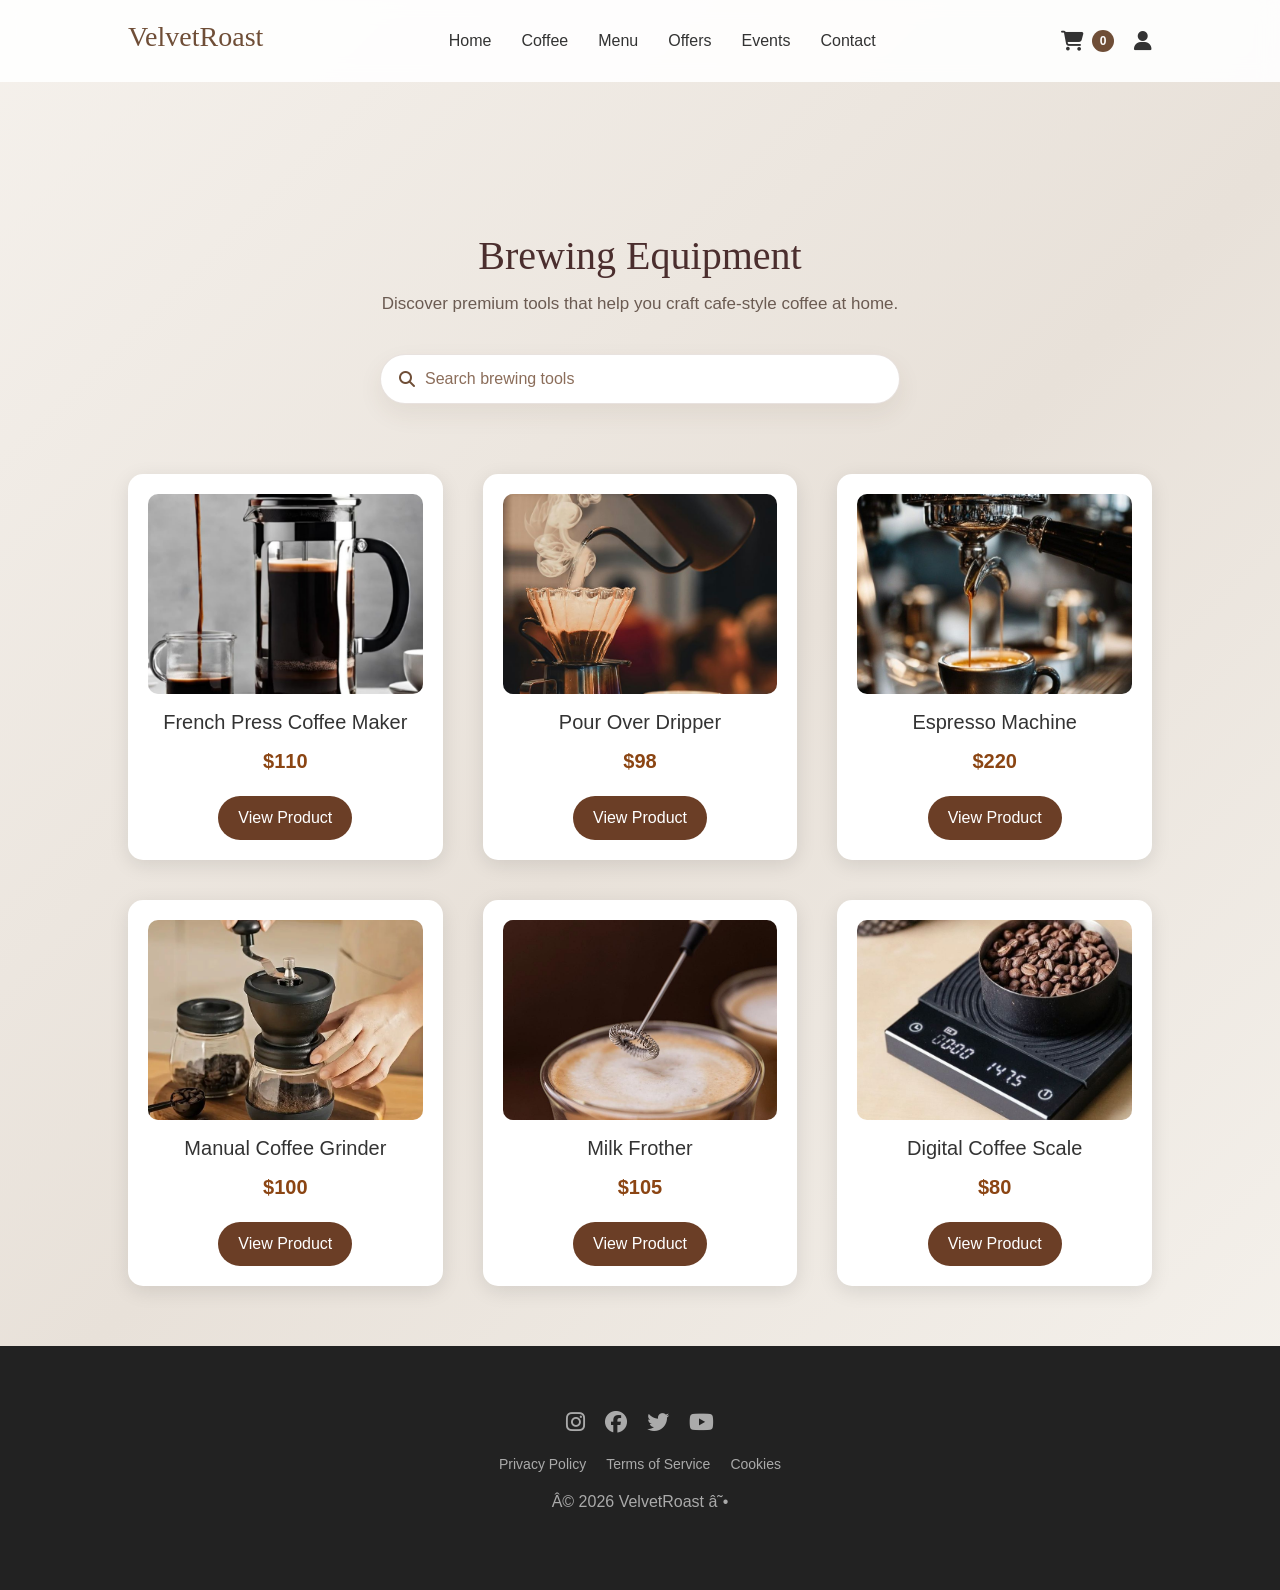
==== commit 37b0a53a: "Updated website pages and styling" ====
--- a/brew.html
+++ b/brew.html
@@ -50,6 +50,19 @@
       <h1>Brewing Equipment</h1>
       <p>Discover premium tools that help you craft cafe-style coffee at home.</p>
     </section>
+
+    <section class="equipment-search-section">
+      <div class="menu-search equipment-search" role="search">
+        <i class="fa-solid fa-magnifying-glass" aria-hidden="true"></i>
+        <input
+          type="search"
+          id="equipment-search"
+          placeholder="Search brewing tools"
+          aria-label="Search brewing equipment"
+        >
+      </div>
+      <p id="equipment-search-empty" class="equipment-search-empty" hidden>No equipment matched your search.</p>
+    </section>
   
   
   <!-- PRODUCTS -->
@@ -287,6 +300,9 @@
   <script>
       let selectedEquipment = null;
       let cartItems = JSON.parse(localStorage.getItem("cartItems")) || [];
+      const equipmentSearchInput = document.getElementById("equipment-search");
+      const equipmentCards = Array.from(document.querySelectorAll(".bean-products .bean-card"));
+      const equipmentSearchEmpty = document.getElementById("equipment-search-empty");
 
       function updateCartCount(){
         const totalItems = cartItems.reduce((total, item) => total + (item.quantity || 1), 0);
@@ -326,6 +342,27 @@
         document.getElementById("cart-message").innerText = selectedEquipment.name + " added to cart.";
       }
 
+      function filterEquipment(){
+        const query = (equipmentSearchInput.value || "").trim().toLowerCase();
+        let visibleCount = 0;
+
+        equipmentCards.forEach(function(card){
+          const cardText = card.innerText.toLowerCase();
+          const isMatch = cardText.includes(query);
+          card.style.display = isMatch ? "" : "none";
+
+          if (isMatch) {
+            visibleCount++;
+          }
+        });
+
+        equipmentSearchEmpty.hidden = visibleCount !== 0;
+      }
+
+      if (equipmentSearchInput) {
+        equipmentSearchInput.addEventListener("input", filterEquipment);
+      }
+
       updateCartCount();
      </script>
   </body>
--- a/final.css
+++ b/final.css
@@ -102,16 +102,63 @@
 
 
 .hero{
-height:100vh;
-background:linear-gradient(rgba(0,0,0,0.5),rgba(0,0,0,0.5)),
-url('https://images.unsplash.com/photo-1509042239860-f550ce710b93');
-background-size:cover;
-background-position:center;
+position:relative;
+min-height:100vh;
 display:flex;
 align-items:center;
 justify-content:center;
 text-align:center;
 color:white;
+overflow:hidden;
+isolation:isolate;
+}
+
+.hero-slideshow{
+position:absolute;
+inset:0;
+z-index:-2;
+}
+
+.hero-slideshow .carousel-inner,
+.hero-slideshow .carousel-item,
+.hero-slideshow img{
+height:100%;
+}
+
+.hero-slideshow img{
+object-fit:cover;
+object-position:center;
+}
+
+.hero-overlay{
+position:absolute;
+inset:0;
+background:
+linear-gradient(120deg, rgba(26, 17, 12, 0.68), rgba(26, 17, 12, 0.4)),
+linear-gradient(180deg, rgba(0,0,0,0.18), rgba(0,0,0,0.48));
+z-index:-1;
+}
+
+.hero-content{
+position:relative;
+z-index:1;
+max-width:760px;
+padding:0 24px;
+}
+
+.hero-indicators{
+margin-bottom:32px;
+}
+
+.hero-indicators button{
+width:12px;
+height:12px;
+border-radius:50%;
+}
+
+.hero .carousel-control-prev,
+.hero .carousel-control-next{
+display:none;
 }
 
 .hero h1{
@@ -585,6 +632,10 @@
 padding:120px 16px 72px;
 }
 
+.hero-content{
+padding:0 8px;
+}
+
 .footer-links{
 flex-wrap:wrap;
 justify-content:center;
@@ -1055,6 +1106,22 @@
   font-size:17px;
   line-height:1.7;
   color:#6b5b52;
+  }
+
+  .equipment-search-section{
+  padding:0 10% 10px;
+  }
+
+  .equipment-search{
+  max-width:520px;
+  margin:0 auto;
+  }
+
+  .equipment-search-empty{
+  margin-top:14px;
+  text-align:center;
+  color:#6b5b52;
+  font-size:15px;
   }
   
   .bean-products{
@@ -3002,6 +3069,10 @@
 padding:128px 7% 28px;
 }
 
+.equipment-search-section{
+padding:0 7% 10px;
+}
+
 .bean-title h1{
 font-size:34px;
 }
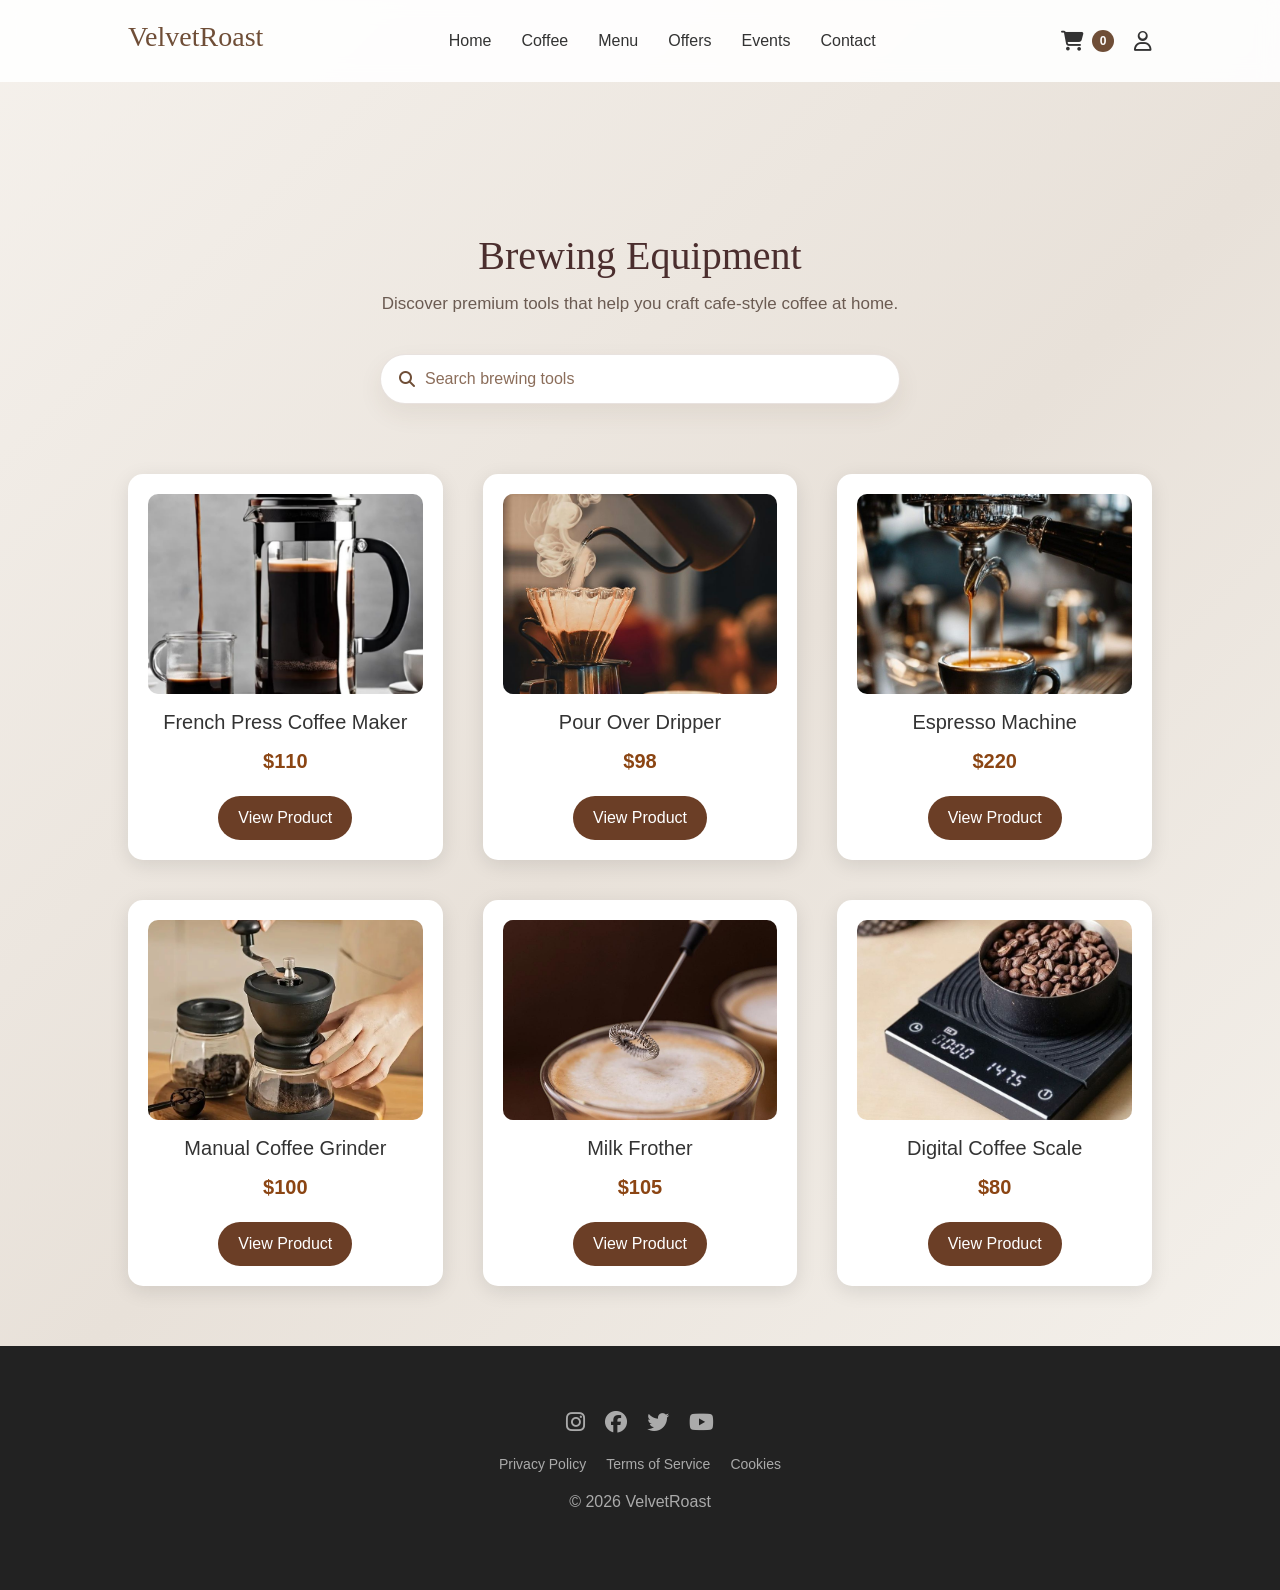
==== commit 8085e910: "changes" ====
--- a/brew.html
+++ b/brew.html
@@ -1,6 +1,7 @@
 <!DOCTYPE html>
-<html>
+<html lang="en">
   <head>
+    <meta charset="UTF-8">
     <meta name="viewport" content="width=device-width, initial-scale=1.0">
     <title>
       Equipment
@@ -21,7 +22,7 @@
           <i class="fa-solid fa-bars"></i>
         </button>
         <ul id="primary-navigation">
-          <li><a href="firstpage.html">Home</a></li>
+          <li><a href="index.html">Home</a></li>
           <li class="dropdown">
             <a href="#">Coffee</a>
             <ul class="dropdown-menu">
@@ -52,6 +53,7 @@
     </section>
 
     <section class="equipment-search-section">
+      <h2 style="position:absolute;left:-9999px;">Search Brewing Equipment</h2>
       <div class="menu-search equipment-search" role="search">
         <i class="fa-solid fa-magnifying-glass" aria-hidden="true"></i>
         <input
@@ -67,6 +69,7 @@
   
   <!-- PRODUCTS -->
   <section class="bean-products">
+    <h2 style="position:absolute;left:-9999px;">Brewing Equipment Collection</h2>
     <div class="bean-card">
       <img src="french.jpg" alt="French Press Coffee Maker">
       <h3>French Press Coffee Maker</h3>
@@ -81,7 +84,7 @@
         '4-cup capacity',
         'Rich, smooth, low-acid extraction',
         'Perfect for slow mornings and weekend coffee rituals.',
-        '4.7 ⭐'
+        '4.7 stars'
       )">View Product</button>
     </div>
 
@@ -100,7 +103,7 @@
         'Single-serve brew size',
         'Balanced extraction with clarity',
         'Ideal for mindful brewing and tasting different beans.',
-        '4.6 ⭐'
+        '4.6 stars'
       )">View Product</button>
     </div>
 
@@ -119,7 +122,7 @@
         '15-bar pressure system',
         'Strong crema and rich flavor',
         'Perfect for lattes, cappuccinos, and fast morning shots.',
-        '4.8 ⭐'
+        '4.8 stars'
       )">View Product</button>
     </div>
 
@@ -138,7 +141,7 @@
         'Adjustable grind settings',
         'Consistent grind for multiple brew styles',
         'Great for travel setups and fresh daily brewing.',
-        '4.5 ⭐'
+        '4.5 stars'
       )">View Product</button>
     </div>
 
@@ -157,7 +160,7 @@
         'Hot and cold frothing modes',
         'Velvety texture in minutes',
         'Perfect for cozy cappuccinos and iced lattes alike.',
-        '4.6 ⭐'
+        '4.6 stars'
       )">View Product</button>
     </div>
 
@@ -176,7 +179,7 @@
         'Built-in timer feature',
         'Precise pour-over and espresso support',
         'Ideal for improving consistency in every cup.',
-        '4.7 ⭐'
+        '4.7 stars'
       )">View Product</button>
     </div>
 
@@ -193,12 +196,12 @@
 
         <div class="popup-container">
           <div class="popup-left">
-            <img id="popup-img" alt="">
+            <img id="popup-img" src="french.jpg" alt="Selected brewing equipment">
           </div>
 
           <div class="popup-right">
-            <h2 id="popup-name"></h2>
-            <h3 id="popup-price"></h3>
+            <h2 id="popup-name">Selected Equipment</h2>
+            <h3 id="popup-price">Price details</h3>
             <p id="popup-desc"></p>
             <p id="popup-bestfor"></p>
             <p id="popup-material"></p>
@@ -228,7 +231,7 @@
            <a href="#">Cookies</a>  
          </div>
          
-         <p>© 2026 VelvetRoast  ☕</p>  
+         <p>&copy; 2026 VelvetRoast</p>  
        </div>
      </footer>
 
@@ -241,7 +244,7 @@
       const siteNav = document.querySelector("nav");
       const navToggle = document.querySelector(".nav-toggle");
       const navLinks = document.getElementById("primary-navigation");
-      const currentPage = window.location.pathname.split("/").pop() || "firstpage.html";
+      const currentPage = window.location.pathname.split("/").pop() || "index.html";
 
       if (!document.querySelector(".mobile-nav-backdrop")) {
         document.body.insertAdjacentHTML("beforeend", '<div class="mobile-nav-backdrop" aria-hidden="true"></div>');
@@ -252,7 +255,7 @@
           "beforeend",
           `
             <div class="mobile-bottom-nav" aria-label="Mobile quick navigation">
-              <a href="firstpage.html" class="${currentPage === "firstpage.html" ? "active" : ""}"><i class="fa-solid fa-house"></i><span>Home</span></a>
+              <a href="index.html" class="${currentPage === "index.html" ? "active" : ""}"><i class="fa-solid fa-house"></i><span>Home</span></a>
               <a href="coffee.html" class="${currentPage === "coffee.html" ? "active" : ""}"><i class="fa-solid fa-mug-hot"></i><span>Coffee</span></a>
               <a href="menu.html" class="${currentPage === "menu.html" ? "active" : ""}"><i class="fa-solid fa-book-open"></i><span>Menu</span></a>
               <a href="cart.html" class="${currentPage === "cart.html" ? "active" : ""}"><i class="fa-solid fa-cart-shopping"></i><span>Cart</span></a>
@@ -298,8 +301,48 @@
       }
   </script>
   <script>
+      function normalizeEmail(value){
+        return String(value || "").trim().toLowerCase();
+      }
+
+      function getUserCartStorageKey(email){
+        return "cartItems:" + normalizeEmail(email);
+      }
+
+      function getGuestCartItems(){
+        return JSON.parse(sessionStorage.getItem("guestCartItems") || "[]");
+      }
+
+      function syncActiveCartSession(){
+        const loggedIn = sessionStorage.getItem("loggedIn") === "true";
+        const userEmail = normalizeEmail(localStorage.getItem("userEmail"));
+
+        if(loggedIn && userEmail){
+          const savedCart = JSON.parse(localStorage.getItem(getUserCartStorageKey(userEmail)) || "[]");
+          localStorage.setItem("cartItems", JSON.stringify(savedCart));
+          return savedCart;
+        }
+
+        const guestCart = getGuestCartItems();
+        localStorage.setItem("cartItems", JSON.stringify(guestCart));
+        localStorage.removeItem("appliedVoucher");
+        return guestCart;
+      }
+
+      function persistCartItems(){
+        localStorage.setItem("cartItems", JSON.stringify(cartItems));
+
+        const loggedIn = sessionStorage.getItem("loggedIn") === "true";
+        const userEmail = normalizeEmail(localStorage.getItem("userEmail"));
+        if(loggedIn && userEmail){
+          localStorage.setItem(getUserCartStorageKey(userEmail), JSON.stringify(cartItems));
+        }else{
+          sessionStorage.setItem("guestCartItems", JSON.stringify(cartItems));
+        }
+      }
+
       let selectedEquipment = null;
-      let cartItems = JSON.parse(localStorage.getItem("cartItems")) || [];
+      let cartItems = syncActiveCartSession();
       const equipmentSearchInput = document.getElementById("equipment-search");
       const equipmentCards = Array.from(document.querySelectorAll(".bean-products .bean-card"));
       const equipmentSearchEmpty = document.getElementById("equipment-search-empty");
@@ -337,9 +380,10 @@
         }
 
         cartItems.push({ ...selectedEquipment });
-        localStorage.setItem("cartItems", JSON.stringify(cartItems));
+        persistCartItems();
         updateCartCount();
-        document.getElementById("cart-message").innerText = selectedEquipment.name + " added to cart.";
+        document.getElementById("cart-message").innerText = "The product has been added to the cart successfully.";
+        alert("The product has been added to the cart successfully.");
       }
 
       function filterEquipment(){
@@ -365,5 +409,6 @@
 
       updateCartCount();
      </script>
+    <script src="profile.js"></script>
   </body>
 </html>
--- a/final.css
+++ b/final.css
@@ -435,13 +435,17 @@
 
 .nav-toggle{
 display:inline-flex;
+order:3;
+}
+
+.nav-icons{
+order:2;
+margin-left:auto;
+gap:16px;
+}
+
+nav h2{
 order:1;
-}
-
-.nav-icons{
-order:3;
-margin-left:0;
-gap:16px;
 }
 
 nav ul{
@@ -801,6 +805,336 @@
 text-decoration:none;
 }
 
+.profile-link{
+display:inline-flex;
+align-items:center;
+justify-content:center;
+position:relative;
+text-decoration:none;
+padding:0;
+background:none;
+border:none;
+border-radius:0;
+box-shadow:none;
+}
+
+.profile-link i{
+color:#333;
+transition:0.3s;
+}
+
+.profile-link:hover i{
+color:#6f4e37;
+transform:scale(1.2);
+}
+
+.profile-link.logged-in i{
+color:#333;
+}
+
+.profile-status-dot{
+position:absolute;
+right:-5px;
+bottom:-1px;
+width:12px;
+height:12px;
+border-radius:50%;
+background:#45c26b;
+border:2px solid white;
+box-shadow:0 0 0 4px rgba(69, 194, 107, 0.14);
+}
+
+.profile-card{
+position:relative;
+width:100%;
+padding:32px;
+border-radius:28px;
+background:rgba(255,255,255,0.94);
+box-shadow:0 18px 35px rgba(89, 58, 39, 0.12);
+}
+
+.profile-card-header{
+display:flex;
+align-items:center;
+gap:18px;
+padding-right:36px;
+margin-bottom:24px;
+}
+
+.profile-card-avatar{
+width:72px;
+height:72px;
+border-radius:24px;
+display:flex;
+align-items:center;
+justify-content:center;
+background:linear-gradient(135deg, #6f4e37, #b67d58);
+color:white;
+font-size:28px;
+font-weight:700;
+box-shadow:0 16px 28px rgba(111, 78, 55, 0.22);
+flex-shrink:0;
+}
+
+.profile-kicker{
+margin:0 0 6px;
+font-size:12px;
+font-weight:600;
+letter-spacing:0.08em;
+text-transform:uppercase;
+color:#9a6a4b;
+}
+
+.profile-card-copy h2{
+margin:0;
+font-family:'Playfair Display', serif;
+font-size:32px;
+color:#4c3224;
+}
+
+.profile-welcome{
+margin:6px 0 0;
+color:#6a5142;
+}
+
+.profile-details{
+display:grid;
+gap:18px;
+}
+
+.profile-detail-row{
+display:flex;
+justify-content:space-between;
+gap:18px;
+padding:16px 18px;
+border-radius:18px;
+background:#fff7f0;
+}
+
+.profile-detail-row span{
+color:#7c6658;
+font-size:14px;
+}
+
+.profile-detail-row strong{
+max-width:58%;
+text-align:right;
+color:#3c2a20;
+font-size:14px;
+word-break:break-word;
+}
+
+.profile-actions{
+margin-top:22px;
+display:flex;
+justify-content:flex-end;
+}
+
+.profile-logout-btn{
+border:none;
+border-radius:999px;
+padding:12px 22px;
+background:#6f4e37;
+color:white;
+font-weight:600;
+cursor:pointer;
+transition:background 0.3s ease, transform 0.3s ease;
+}
+
+.profile-logout-btn:hover{
+background:#5b3f2c;
+transform:translateY(-1px);
+}
+
+.profile-page{
+padding:80px 10%;
+background:linear-gradient(180deg, #f8f1ea 0%, #fcfaf7 100%);
+}
+
+.profile-hero{
+padding:160px 10% 90px;
+background:
+linear-gradient(135deg, rgba(72, 47, 34, 0.92), rgba(111, 78, 55, 0.76)),
+url("brown.jpg") center/cover;
+color:white;
+}
+
+.profile-hero-content{
+max-width:700px;
+}
+
+.profile-hero-content h1{
+font-family:'Playfair Display', serif;
+font-size:56px;
+margin:0;
+}
+
+.profile-page-shell{
+max-width:1100px;
+margin:0 auto;
+display:grid;
+grid-template-columns:minmax(360px, 1.05fr) minmax(320px, 0.95fr);
+align-items:start;
+gap:34px;
+}
+
+.profile-page-card{
+width:100%;
+padding:36px;
+}
+
+.profile-page-card .profile-card-header{
+margin-bottom:32px;
+}
+
+.profile-page-summary{
+display:grid;
+grid-template-columns:repeat(3, minmax(0, 1fr));
+gap:18px;
+margin-top:30px;
+}
+
+.profile-orders-section{
+width:100%;
+}
+
+.profile-orders-head{
+margin-bottom:18px;
+}
+
+.profile-orders-head h2{
+font-family:'Playfair Display', serif;
+font-size:34px;
+color:#4c3224;
+margin:0;
+}
+
+.profile-orders-list{
+display:grid;
+gap:18px;
+}
+
+.profile-order-card{
+padding:26px 28px;
+border-radius:24px;
+background:rgba(255,255,255,0.94);
+box-shadow:0 18px 35px rgba(89, 58, 39, 0.12);
+}
+
+.profile-order-top{
+display:flex;
+align-items:flex-start;
+justify-content:space-between;
+gap:18px;
+margin-bottom:16px;
+}
+
+.profile-order-top h3{
+margin:4px 0 0;
+font-size:24px;
+color:#442d20;
+}
+
+.profile-order-date{
+margin:0;
+color:#8a6a57;
+font-size:14px;
+}
+
+.profile-order-total{
+font-size:18px;
+color:#6f4e37;
+}
+
+.profile-order-items{
+margin:0 0 14px;
+padding-left:20px;
+color:#5d4638;
+line-height:1.8;
+}
+
+.profile-order-meta{
+margin:0;
+color:#7c6658;
+font-size:14px;
+}
+
+.profile-order-empty{
+padding:24px;
+border-radius:22px;
+background:#fff7f0;
+color:#674f40;
+}
+
+.profile-summary-item{
+padding:18px;
+border-radius:20px;
+background:#fff7f0;
+}
+
+.profile-summary-item span{
+display:block;
+font-size:13px;
+text-transform:uppercase;
+letter-spacing:0.08em;
+color:#8a6a57;
+margin-bottom:8px;
+}
+
+.profile-summary-item strong{
+font-size:16px;
+color:#402b20;
+}
+
+.profile-guest-card{
+max-width:720px;
+margin:0 auto;
+text-align:center;
+grid-column:1 / -1;
+}
+
+.profile-guest-card h2{
+font-family:'Playfair Display', serif;
+font-size:38px;
+color:#4c3224;
+margin-bottom:14px;
+}
+
+.profile-guest-card p{
+color:#684f40;
+line-height:1.8;
+max-width:520px;
+margin:0 auto 24px;
+}
+
+.profile-guest-actions{
+display:flex;
+justify-content:center;
+gap:14px;
+flex-wrap:wrap;
+}
+
+.profile-guest-actions a{
+display:inline-flex;
+align-items:center;
+justify-content:center;
+padding:12px 24px;
+border-radius:999px;
+text-decoration:none;
+font-weight:600;
+}
+
+.profile-primary-action{
+background:#6f4e37;
+color:white;
+}
+
+.profile-secondary-action{
+background:rgba(111, 78, 55, 0.08);
+color:#6f4e37;
+border:1px solid rgba(111, 78, 55, 0.14);
+}
+
 .form-section{
 min-height:100vh;
 display:flex;
@@ -876,6 +1210,375 @@
 line-height:1.5;
 color:#6c584d;
 text-align:left;
+}
+
+.captcha-row{
+display:flex;
+align-items:center;
+justify-content:space-between;
+gap:12px;
+margin-top:6px;
+}
+
+.captcha-question{
+margin:0;
+font-weight:500;
+font-size:15px;
+}
+
+.captcha-refresh-btn{
+padding:5px 10px;
+border:none;
+border-radius:999px;
+background:#e9d8c7;
+color:#4b2e20;
+font-size:12px;
+line-height:1;
+cursor:pointer;
+white-space:nowrap;
+}
+
+.captcha-refresh-btn:hover{
+background:#dcc0aa;
+}
+
+.payment-section{
+padding:30px 20px 70px;
+background:
+radial-gradient(circle at top left, rgba(197, 153, 110, 0.22), transparent 30%),
+linear-gradient(180deg, #f6efe8 0%, #fdfaf7 100%);
+}
+
+.payment-hero{
+padding:128px 20px 20px;
+background:
+linear-gradient(135deg, rgba(73, 45, 31, 0.95), rgba(130, 87, 57, 0.88)),
+linear-gradient(180deg, #5c3927 0%, #8d6248 100%);
+color:#fffaf4;
+}
+
+.payment-hero-inner{
+max-width:1100px;
+margin:0 auto;
+display:grid;
+grid-template-columns:1.1fr 0.9fr;
+gap:24px;
+align-items:end;
+}
+
+.payment-kicker,
+.payment-eyebrow{
+display:inline-flex;
+align-items:center;
+gap:8px;
+font-size:12px;
+font-weight:700;
+letter-spacing:0.18em;
+text-transform:uppercase;
+color:#d8c0ad;
+margin-bottom:10px;
+}
+
+.payment-hero-copy h1{
+font-size:clamp(36px, 5vw, 58px);
+line-height:1.05;
+margin-bottom:14px;
+max-width:10ch;
+}
+
+.payment-hero-copy p{
+max-width:56ch;
+line-height:1.7;
+color:rgba(255, 244, 236, 0.82);
+margin:0;
+}
+
+.payment-hero-badges{
+display:grid;
+gap:12px;
+}
+
+.payment-hero-badges div{
+display:flex;
+align-items:center;
+gap:12px;
+padding:14px 16px;
+border:1px solid rgba(255,255,255,0.14);
+border-radius:18px;
+background:rgba(255,255,255,0.08);
+backdrop-filter:blur(10px);
+}
+
+.payment-hero-badges i{
+font-size:18px;
+color:#ffd9bf;
+}
+
+.payment-layout{
+max-width:1100px;
+margin:0 auto;
+display:grid;
+grid-template-columns:1.1fr 0.9fr;
+gap:28px;
+align-items:start;
+margin-top:-12px;
+}
+
+.payment-form-box,
+.payment-summary-card{
+background:rgba(255,255,255,0.94);
+border:1px solid rgba(111, 78, 55, 0.1);
+border-radius:24px;
+box-shadow:0 22px 55px rgba(95, 63, 45, 0.12);
+}
+
+.payment-form-box{
+padding:34px;
+}
+
+.payment-summary-card{
+padding:28px;
+position:sticky;
+top:110px;
+background:
+linear-gradient(180deg, rgba(255,255,255,0.98), rgba(248, 239, 232, 0.96));
+}
+
+.payment-card-header,
+.payment-summary-top{
+display:flex;
+justify-content:space-between;
+gap:18px;
+align-items:flex-start;
+margin-bottom:20px;
+}
+
+.payment-card-header h2,
+.payment-summary-card h2{
+margin:0;
+font-size:30px;
+color:#3f281d;
+}
+
+.payment-card-icons{
+display:flex;
+gap:10px;
+color:#8d6248;
+font-size:26px;
+}
+
+.payment-card-icons span{
+width:46px;
+height:46px;
+display:grid;
+place-items:center;
+border-radius:14px;
+background:#f7eee7;
+border:1px solid rgba(111, 78, 55, 0.12);
+}
+
+.payment-form-section{
+margin-bottom:14px;
+}
+
+.payment-form-section-spaced{
+margin-top:22px;
+}
+
+.payment-section-title{
+display:flex;
+align-items:center;
+gap:10px;
+font-weight:600;
+color:#4e3326;
+}
+
+.payment-section-title i{
+width:34px;
+height:34px;
+display:grid;
+place-items:center;
+border-radius:999px;
+background:#f1e2d6;
+color:#7b5037;
+}
+
+.payment-inline-note{
+margin:8px 0 0;
+font-size:14px;
+color:#735949;
+line-height:1.6;
+}
+
+.payment-grid{
+display:grid;
+grid-template-columns:repeat(2, minmax(0, 1fr));
+gap:16px;
+}
+
+.payment-grid .full-width{
+grid-column:1 / -1;
+}
+
+.payment-form-box label{
+display:block;
+margin-bottom:6px;
+font-size:14px;
+font-weight:600;
+color:#4d3326;
+}
+
+.payment-form-box input{
+width:100%;
+padding:14px 15px;
+border:1px solid rgba(111, 78, 55, 0.18);
+border-radius:16px;
+background:#fffdfa;
+box-shadow:inset 0 1px 0 rgba(255,255,255,0.75);
+transition:border-color 0.2s ease, box-shadow 0.2s ease, transform 0.2s ease;
+}
+
+.payment-form-box input:focus{
+outline:none;
+border-color:#8d6248;
+box-shadow:0 0 0 4px rgba(141, 98, 72, 0.14);
+transform:translateY(-1px);
+}
+
+.payment-form-box button{
+width:100%;
+margin-top:18px;
+padding:14px 18px;
+border:none;
+border-radius:16px;
+background:linear-gradient(135deg, #7a4e36, #5d3727);
+color:#fff;
+font-size:17px;
+font-weight:600;
+letter-spacing:0.02em;
+box-shadow:0 18px 30px rgba(111, 78, 55, 0.2);
+transition:transform 0.2s ease, box-shadow 0.2s ease, filter 0.2s ease;
+}
+
+.payment-form-box button:hover{
+transform:translateY(-2px);
+box-shadow:0 22px 34px rgba(111, 78, 55, 0.24);
+filter:brightness(1.03);
+}
+
+.payment-summary-list{
+display:flex;
+flex-direction:column;
+gap:12px;
+margin-bottom:18px;
+}
+
+.payment-summary-item,
+.payment-summary-line{
+display:flex;
+justify-content:space-between;
+gap:16px;
+}
+
+.payment-summary-item{
+padding:12px 14px;
+border-radius:16px;
+background:rgba(255,255,255,0.75);
+border:1px solid rgba(111, 78, 55, 0.08);
+align-items:flex-start;
+}
+
+.payment-summary-item strong,
+.payment-summary-line strong{
+white-space:nowrap;
+}
+
+.payment-summary-line{
+padding-top:12px;
+margin-top:12px;
+border-top:1px solid rgba(111, 78, 55, 0.14);
+font-size:15px;
+color:#4b2e20;
+}
+
+.payment-summary-line:last-of-type{
+font-size:18px;
+font-weight:700;
+color:#3d2419;
+}
+
+.payment-summary-badge{
+padding:9px 12px;
+border-radius:999px;
+background:#efe0d5;
+color:#7a4e36;
+font-size:12px;
+font-weight:700;
+letter-spacing:0.08em;
+text-transform:uppercase;
+}
+
+.payment-assurance{
+display:grid;
+gap:10px;
+margin-top:18px;
+padding-top:18px;
+border-top:1px dashed rgba(111, 78, 55, 0.18);
+}
+
+.payment-assurance div{
+display:flex;
+align-items:center;
+gap:10px;
+font-size:14px;
+color:#6f5648;
+}
+
+.payment-assurance i{
+color:#8d6248;
+}
+
+.payment-note{
+margin-top:14px;
+font-size:14px;
+line-height:1.6;
+color:#6c584d;
+}
+
+@media (max-width: 900px){
+  .payment-hero{
+    padding-top:110px;
+  }
+
+  .payment-hero-inner,
+  .payment-layout{
+    grid-template-columns:1fr;
+  }
+
+  .payment-summary-card{
+    position:static;
+  }
+}
+
+@media (max-width: 640px){
+  .payment-form-box,
+  .payment-summary-card{
+    padding:22px;
+    border-radius:20px;
+  }
+
+  .payment-grid{
+    grid-template-columns:1fr;
+  }
+
+  .payment-card-header,
+  .payment-summary-top{
+    flex-direction:column;
+  }
+
+  .payment-card-icons{
+    font-size:22px;
+  }
 }
 
 .form-message{
@@ -1321,25 +2024,31 @@
     
     .quiz-wrapper{
     max-width:500px;
+    width:100%;
     margin:auto;
     overflow:hidden;
     }
     
     .quiz-slider{
     display:flex;
+    align-items:flex-start;
     transition:transform 0.6s ease;
     width:100%;
     }
     
     .quiz-slide{
     min-width:100%;
+    width:100%;
     flex-shrink:0;
+    display:flex;
+    flex-direction:column;
+    gap:12px;
     padding:20px;
     }
 
     .quiz-slide h3{
     color:#3e2723;
-    margin-bottom:18px;
+    margin-bottom:6px;
     }
     
     .quiz-slide button{
@@ -1347,7 +2056,7 @@
       justify-content:center;
       align-items:center;
       width:100%;
-      margin:12px 0;
+      margin:0;
       padding:16px;
       border:none;
       background:#6b3e26;
@@ -2000,6 +2709,38 @@
 padding:28px 18px;
 margin:24px 16px;
 }
+
+.quiz-wrapper{
+max-width:100%;
+}
+
+.quiz-slider{
+width:100%;
+}
+
+.quiz-slide{
+min-width:100%;
+width:100%;
+padding:8px 2px;
+}
+
+.quiz-slide h3{
+font-size:20px;
+line-height:1.4;
+}
+
+.quiz-slide button{
+padding:14px 12px;
+font-size:15px;
+line-height:1.35;
+white-space:normal;
+overflow-wrap:anywhere;
+}
+
+#quiz-result{
+font-size:18px;
+line-height:1.5;
+}
 }
 
 .menu-tag{
@@ -3166,6 +3907,31 @@
 .contact-info-list > div{
 padding:14px;
 }
+
+.profile-page{
+padding:36px 7% 56px;
+}
+
+.profile-hero{
+padding:118px 7% 28px;
+}
+
+.profile-page-shell{
+grid-template-columns:1fr;
+}
+
+.profile-hero-content h1{
+font-size:40px;
+}
+
+.profile-page-summary{
+grid-template-columns:1fr;
+}
+
+.profile-order-top{
+flex-direction:column;
+align-items:flex-start;
+}
 }
 
 @media(max-width:480px){
@@ -3253,6 +4019,29 @@
 .social-icons{
 flex-wrap:wrap;
 }
+
+.profile-card{
+padding:28px 18px 22px;
+}
+
+.profile-card-header,
+.profile-detail-row{
+flex-direction:column;
+align-items:flex-start;
+}
+
+.profile-detail-row strong{
+max-width:100%;
+text-align:left;
+}
+
+.profile-hero-content h1{
+font-size:34px;
+}
+
+.profile-guest-card h2{
+font-size:30px;
+}
 }
 
 @media (prefers-reduced-motion: reduce){
